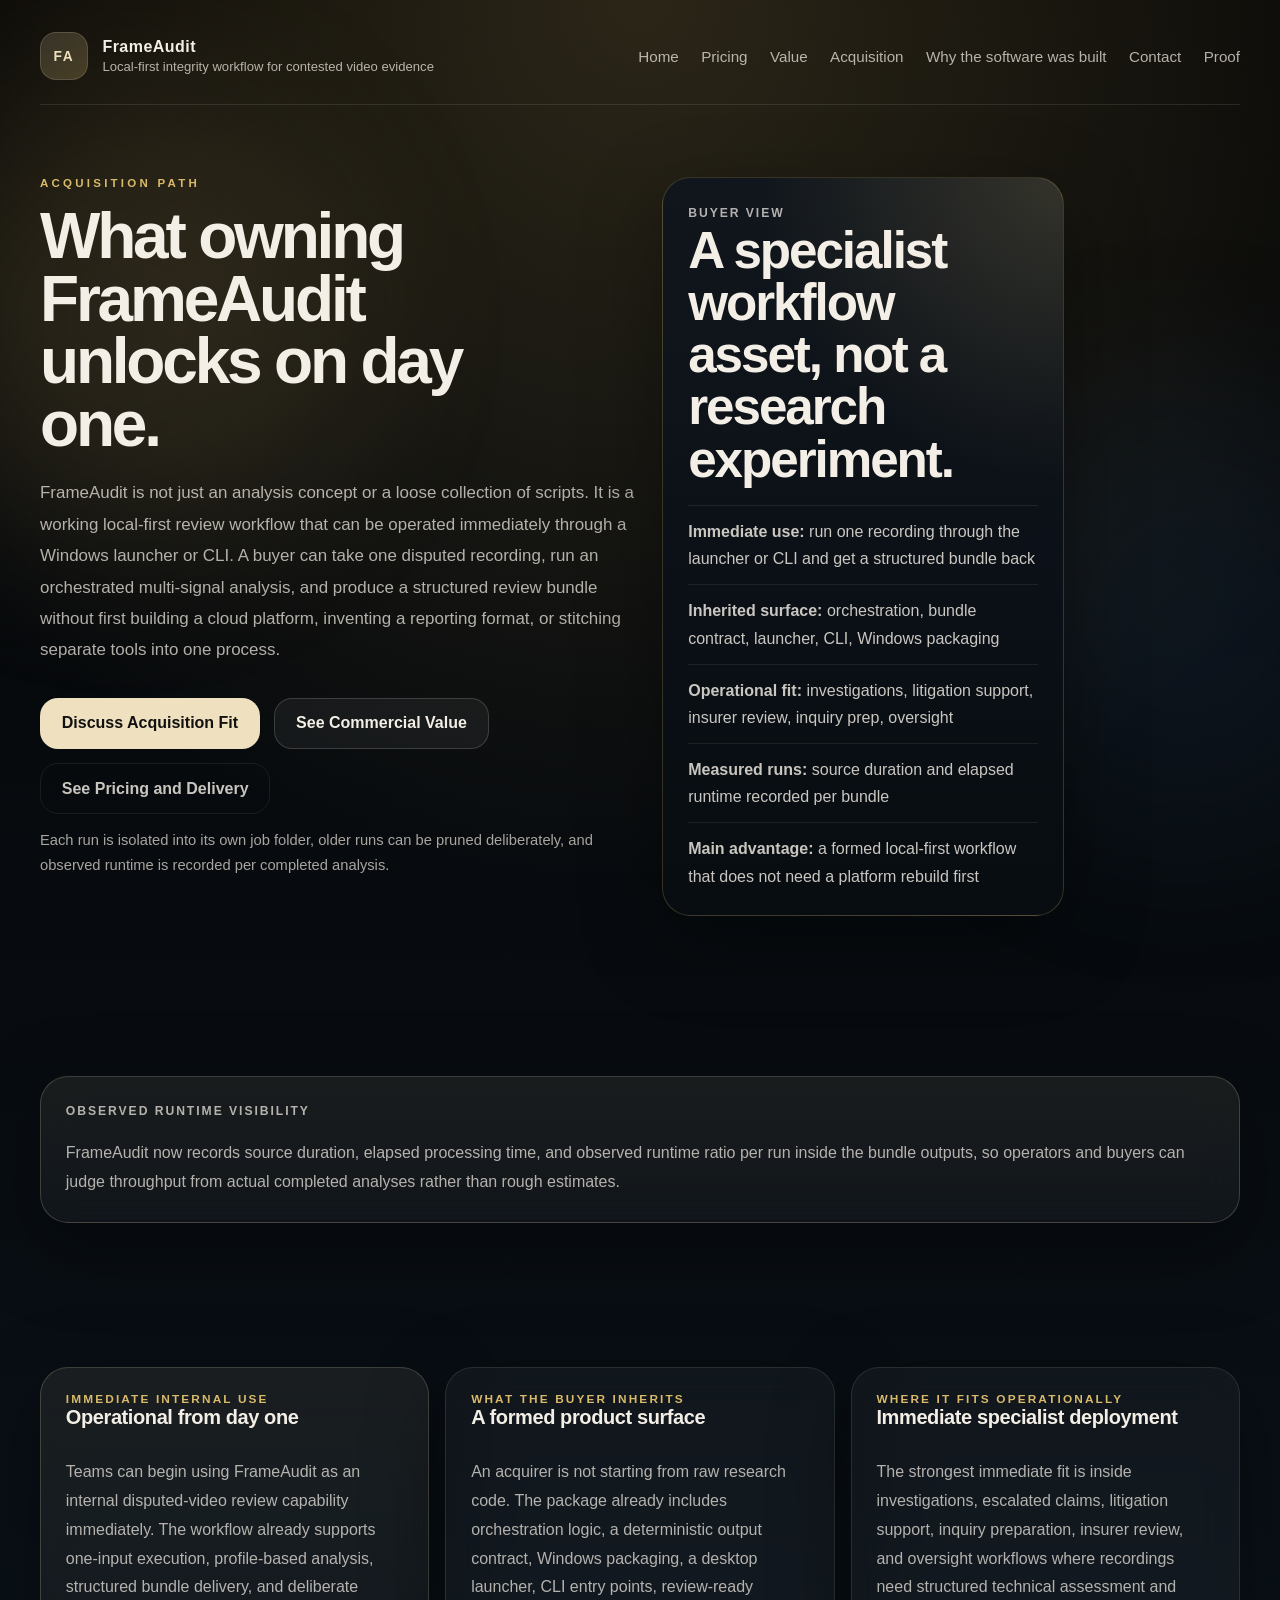
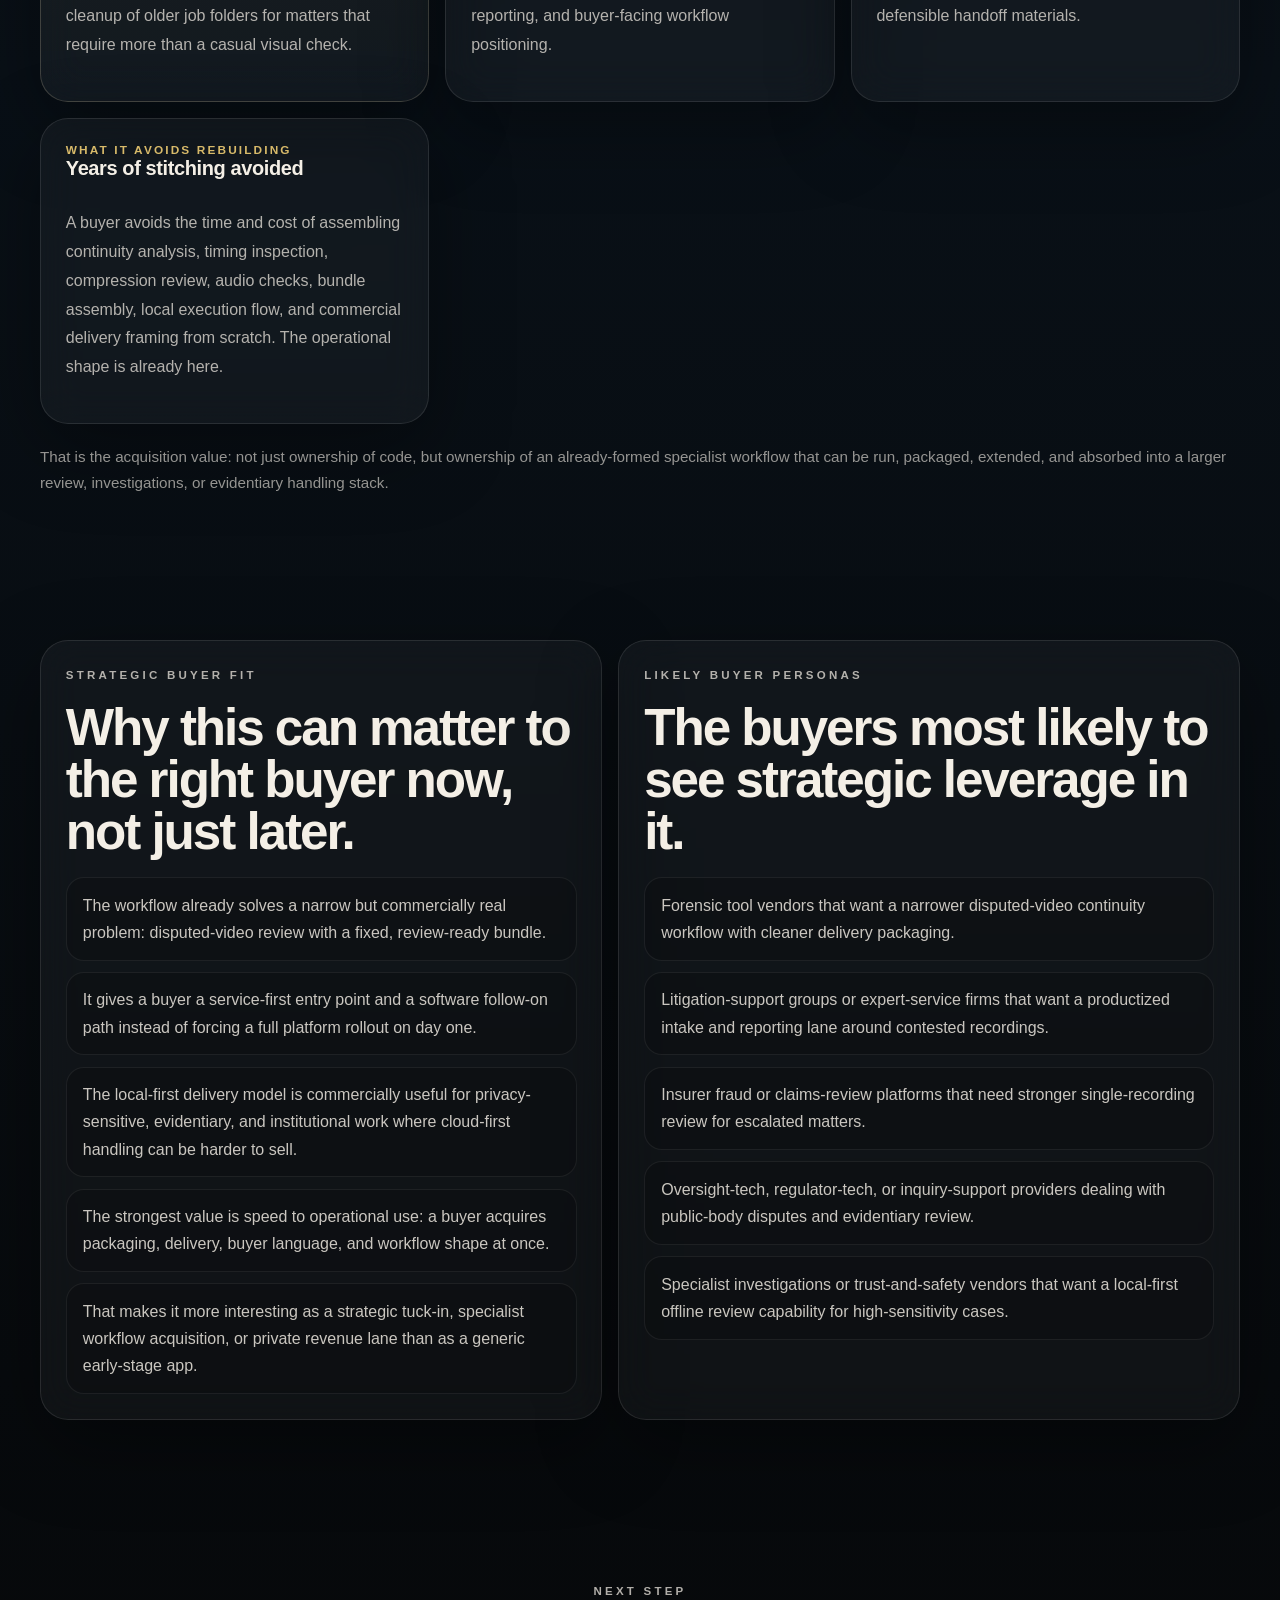
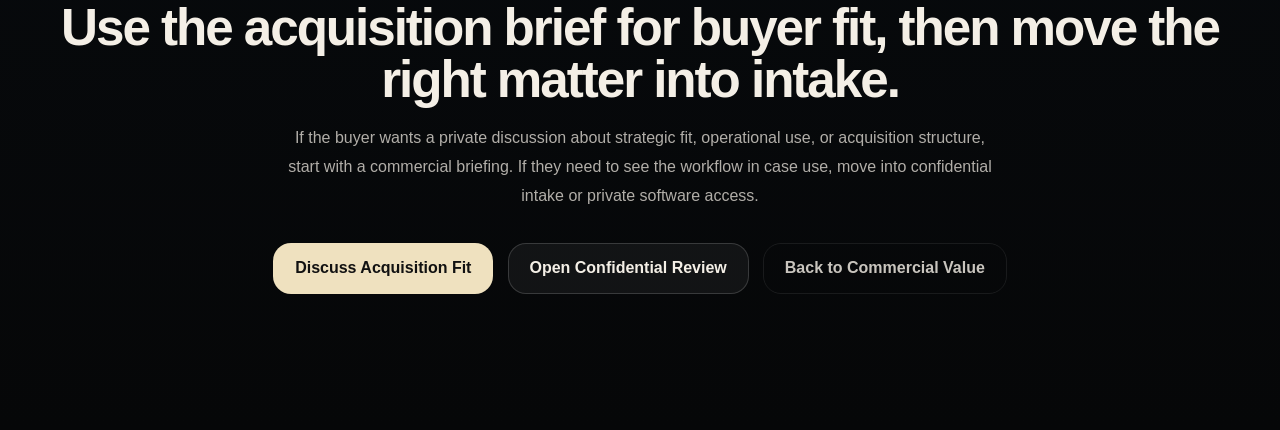
==== acquisitions.html @ 48814ccf "Split acquisition brief into dedicated page" ====
<!DOCTYPE html>
<html lang="en">
<head>
  <meta charset="UTF-8">
  <meta name="viewport" content="width=device-width, initial-scale=1.0">
  <title>FrameAudit | Acquisition Path</title>
  <meta
    name="description"
    content="FrameAudit acquisition path, day-one operational fit, buyer personas, observed runtime visibility, and what an acquirer avoids rebuilding."
  >
  <link rel="stylesheet" href="./styles.css">
</head>
<body>
  <div class="page-shell">
    <header class="site-header">
      <a class="brand" href="./index.html">
        <span class="brand-mark">FA</span>
        <span>
          <strong>FrameAudit</strong>
          <small>Local-first integrity workflow for contested video evidence</small>
        </span>
      </a>
      <nav class="site-nav">
        <a href="./index.html">Home</a>
        <a href="./pricing.html">Pricing</a>
        <a href="./value.html">Value</a>
        <a href="./acquisitions.html">Acquisition</a>
        <a href="./timeline.html">Why the software was built</a>
        <a href="./contact.html">Contact</a>
        <a href="./index.html#proof">Proof</a>
      </nav>
    </header>

    <main>
      <section class="section page-hero page-hero--value">
        <div class="value-hero-grid">
          <div class="reveal-up">
            <p class="eyebrow">Acquisition path</p>
            <h1>What owning FrameAudit unlocks on day one.</h1>
            <p class="page-copy">
              FrameAudit is not just an analysis concept or a loose collection of scripts. It is a working local-first review workflow that can be operated immediately through a Windows launcher or CLI. A buyer can take one disputed recording, run an orchestrated multi-signal analysis, and produce a structured review bundle without first building a cloud platform, inventing a reporting format, or stitching separate tools into one process.
            </p>
            <div class="hero-actions">
              <a class="button button-primary" href="mailto:TeamMohamed@proton.me?subject=FrameAudit%20Commercial%20Value%20Briefing">Discuss Acquisition Fit</a>
              <a class="button button-secondary" href="./value.html">See Commercial Value</a>
              <a class="button button-tertiary" href="./pricing.html">See Pricing and Delivery</a>
            </div>
            <p class="download-note">
              Each run is isolated into its own job folder, older runs can be pruned deliberately, and observed runtime is recorded per completed analysis.
            </p>
          </div>

          <aside class="card value-brief-card reveal-up delay-1">
            <p class="value-brief-card__label">Buyer view</p>
            <h2>A specialist workflow asset, not a research experiment.</h2>
            <ul class="value-brief-list">
              <li><strong>Immediate use:</strong> run one recording through the launcher or CLI and get a structured bundle back</li>
              <li><strong>Inherited surface:</strong> orchestration, bundle contract, launcher, CLI, Windows packaging</li>
              <li><strong>Operational fit:</strong> investigations, litigation support, insurer review, inquiry prep, oversight</li>
              <li><strong>Measured runs:</strong> source duration and elapsed runtime recorded per bundle</li>
              <li><strong>Main advantage:</strong> a formed local-first workflow that does not need a platform rebuild first</li>
            </ul>
          </aside>
        </div>
      </section>

      <section class="section">
        <article class="card value-callout reveal-up">
          <p class="value-callout__label">Observed runtime visibility</p>
          <p>
            FrameAudit now records source duration, elapsed processing time, and observed runtime ratio per run inside the bundle outputs, so operators and buyers can judge throughput from actual completed analyses rather than rough estimates.
          </p>
        </article>
      </section>

      <section class="section">
        <div class="pricing-grid">
          <article class="pricing-card pricing-card--featured reveal-up">
            <div class="pricing-card__topline">Immediate internal use</div>
            <h3>Operational from day one</h3>
            <p class="pricing-card__body">
              Teams can begin using FrameAudit as an internal disputed-video review capability immediately. The workflow already supports one-input execution, profile-based analysis, structured bundle delivery, and deliberate cleanup of older job folders for matters that require more than a casual visual check.
            </p>
          </article>

          <article class="pricing-card reveal-up delay-1">
            <div class="pricing-card__topline">What the buyer inherits</div>
            <h3>A formed product surface</h3>
            <p class="pricing-card__body">
              An acquirer is not starting from raw research code. The package already includes orchestration logic, a deterministic output contract, Windows packaging, a desktop launcher, CLI entry points, review-ready reporting, and buyer-facing workflow positioning.
            </p>
          </article>

          <article class="pricing-card reveal-up delay-2">
            <div class="pricing-card__topline">Where it fits operationally</div>
            <h3>Immediate specialist deployment</h3>
            <p class="pricing-card__body">
              The strongest immediate fit is inside investigations, escalated claims, litigation support, inquiry preparation, insurer review, and oversight workflows where recordings need structured technical assessment and defensible handoff materials.
            </p>
          </article>

          <article class="pricing-card reveal-up">
            <div class="pricing-card__topline">What it avoids rebuilding</div>
            <h3>Years of stitching avoided</h3>
            <p class="pricing-card__body">
              A buyer avoids the time and cost of assembling continuity analysis, timing inspection, compression review, audio checks, bundle assembly, local execution flow, and commercial delivery framing from scratch. The operational shape is already here.
            </p>
          </article>
        </div>

        <p class="value-footnote reveal-up delay-2">
          That is the acquisition value: not just ownership of code, but ownership of an already-formed specialist workflow that can be run, packaged, extended, and absorbed into a larger review, investigations, or evidentiary handling stack.
        </p>
      </section>

      <section class="section split-section">
        <article class="card reveal-up">
          <p class="eyebrow">Strategic buyer fit</p>
          <h2>Why this can matter to the right buyer now, not just later.</h2>
          <ul class="stack-list">
            <li>The workflow already solves a narrow but commercially real problem: disputed-video review with a fixed, review-ready bundle.</li>
            <li>It gives a buyer a service-first entry point and a software follow-on path instead of forcing a full platform rollout on day one.</li>
            <li>The local-first delivery model is commercially useful for privacy-sensitive, evidentiary, and institutional work where cloud-first handling can be harder to sell.</li>
            <li>The strongest value is speed to operational use: a buyer acquires packaging, delivery, buyer language, and workflow shape at once.</li>
            <li>That makes it more interesting as a strategic tuck-in, specialist workflow acquisition, or private revenue lane than as a generic early-stage app.</li>
          </ul>
        </article>

        <article class="card reveal-up delay-1">
          <p class="eyebrow">Likely buyer personas</p>
          <h2>The buyers most likely to see strategic leverage in it.</h2>
          <ul class="stack-list">
            <li>Forensic tool vendors that want a narrower disputed-video continuity workflow with cleaner delivery packaging.</li>
            <li>Litigation-support groups or expert-service firms that want a productized intake and reporting lane around contested recordings.</li>
            <li>Insurer fraud or claims-review platforms that need stronger single-recording review for escalated matters.</li>
            <li>Oversight-tech, regulator-tech, or inquiry-support providers dealing with public-body disputes and evidentiary review.</li>
            <li>Specialist investigations or trust-and-safety vendors that want a local-first offline review capability for high-sensitivity cases.</li>
          </ul>
        </article>
      </section>

      <section class="section cta-section reveal-up">
        <p class="eyebrow">Next step</p>
        <h2>Use the acquisition brief for buyer fit, then move the right matter into intake.</h2>
        <p>
          If the buyer wants a private discussion about strategic fit, operational use, or acquisition structure, start with a commercial briefing. If they need to see the workflow in case use, move into confidential intake or private software access.
        </p>
        <div class="hero-actions">
          <a class="button button-primary" href="mailto:TeamMohamed@proton.me?subject=FrameAudit%20Commercial%20Value%20Briefing">Discuss Acquisition Fit</a>
          <a class="button button-secondary" href="./contact.html?inquiry=case-review#screening-desk">Open Confidential Review</a>
          <a class="button button-tertiary" href="./value.html">Back to Commercial Value</a>
        </div>
      </section>
    </main>
  </div>
</body>
</html>
---- styles.css ----
:root {
  color-scheme: dark;
  --bg: #070809;
  --bg-elevated: rgba(14, 18, 23, 0.82);
  --bg-panel: rgba(255, 255, 255, 0.04);
  --ink: #f4efe6;
  --muted: rgba(244, 239, 230, 0.72);
  --line: rgba(255, 255, 255, 0.1);
  --accent: #d8ba6a;
  --accent-strong: #efe1bf;
  --accent-dim: rgba(216, 186, 106, 0.18);
  --shadow: 0 24px 80px rgba(0, 0, 0, 0.35);
  --radius: 28px;
  --font-display: "Aptos Display", "Segoe UI Variable Display", "Bahnschrift", sans-serif;
  --font-body: "Aptos", "Segoe UI Variable Text", "Trebuchet MS", sans-serif;
  --font-mono: "Cascadia Code", Consolas, monospace;
}

* {
  box-sizing: border-box;
}

html {
  scroll-behavior: smooth;
}

body {
  margin: 0;
  min-height: 100vh;
  background:
    radial-gradient(circle at top, rgba(216, 186, 106, 0.18), transparent 24%),
    linear-gradient(180deg, #050505 0%, #091017 46%, #060708 100%);
  color: var(--ink);
  font-family: var(--font-body);
}

body::before,
body::after {
  content: "";
  position: fixed;
  inset: auto;
  width: 28rem;
  height: 28rem;
  border-radius: 999px;
  pointer-events: none;
  filter: blur(90px);
  opacity: 0.14;
}

body::before {
  top: 6rem;
  left: -6rem;
  background: #bea15e;
}

body::after {
  right: -8rem;
  bottom: 4rem;
  background: #32577f;
}

a {
  color: inherit;
  text-decoration: none;
}

.page-shell {
  position: relative;
  z-index: 1;
  width: min(1200px, calc(100% - 2rem));
  margin: 0 auto;
  padding: 1rem 0 4rem;
}

.site-header {
  display: flex;
  align-items: center;
  justify-content: space-between;
  gap: 1rem;
  padding: 1rem 0 1.5rem;
  border-bottom: 1px solid var(--line);
}

.brand {
  display: inline-flex;
  align-items: center;
  gap: 0.9rem;
}

.brand strong,
h1,
h2,
h3 {
  font-family: var(--font-display);
}

.brand strong {
  display: block;
  font-size: 1rem;
  letter-spacing: 0.03em;
}

.brand small {
  display: block;
  margin-top: 0.18rem;
  color: var(--muted);
  font-size: 0.82rem;
}

.brand-mark {
  display: grid;
  place-items: center;
  width: 3rem;
  height: 3rem;
  border-radius: 16px;
  background: linear-gradient(145deg, rgba(239, 225, 191, 0.16), rgba(216, 186, 106, 0.24));
  border: 1px solid rgba(239, 225, 191, 0.16);
  color: var(--accent-strong);
  font-family: var(--font-display);
  font-size: 0.86rem;
  font-weight: 700;
  letter-spacing: 0.12em;
}

.site-nav {
  display: flex;
  flex-wrap: wrap;
  justify-content: flex-end;
  gap: 1.4rem;
  color: var(--muted);
  font-size: 0.95rem;
}

.site-nav a:hover {
  color: var(--ink);
}

.section {
  padding: 4.5rem 0;
}

#screening-desk {
  scroll-margin-top: 2rem;
}

.hero {
  display: grid;
  grid-template-columns: 1.08fr 0.92fr;
  gap: 2rem;
  align-items: center;
}

.eyebrow {
  margin: 0 0 1rem;
  color: var(--accent);
  font-size: 0.72rem;
  font-weight: 700;
  letter-spacing: 0.28em;
  text-transform: uppercase;
}

.hero-product-name {
  margin: 0;
  color: var(--ink);
  font-family: var(--font-display);
  font-size: clamp(4.4rem, 10vw, 7.6rem);
  font-weight: 700;
  line-height: 0.88;
  letter-spacing: -0.07em;
}

h1 {
  margin: 0.8rem 0 0;
  max-width: 14ch;
  font-size: clamp(2.4rem, 5vw, 4.1rem);
  line-height: 0.98;
  letter-spacing: -0.05em;
}

h2 {
  margin: 0;
  font-size: clamp(2rem, 4vw, 3.5rem);
  line-height: 1.02;
  letter-spacing: -0.04em;
}

h3 {
  margin: 0 0 0.8rem;
  font-size: 1.25rem;
  letter-spacing: -0.02em;
}

.hero-body,
.section-heading p,
.section-intro p,
.split-section p,
.pricing-card__body,
.cta-section p,
.proof-card p,
.card p {
  color: var(--muted);
  line-height: 1.8;
}

.hero-body {
  max-width: 42rem;
  margin: 1.35rem 0 0;
  font-size: 1.1rem;
}

.hero-detail {
  max-width: 46rem;
  margin: 1rem 0 0;
  color: var(--ink);
  font-size: 1rem;
  line-height: 1.85;
}

.hero-actions {
  display: flex;
  flex-wrap: wrap;
  gap: 0.9rem;
  margin-top: 2rem;
}

.download-note {
  margin: 0.85rem 0 0;
  color: rgba(244, 239, 230, 0.68);
  font-size: 0.92rem;
  line-height: 1.7;
}

.download-note strong {
  color: var(--ink);
}

.download-note a {
  color: var(--accent-strong);
}

.build-strip {
  display: grid;
  grid-template-columns: repeat(3, minmax(0, 1fr));
  gap: 0.85rem;
  margin-top: 1rem;
}

.build-strip__item {
  padding: 0.95rem 1rem;
  border: 1px solid rgba(216, 186, 106, 0.16);
  border-radius: 18px;
  background: rgba(255, 255, 255, 0.03);
  box-shadow: var(--shadow);
  color: var(--ink);
  line-height: 1.6;
}

.build-strip__label {
  display: block;
  margin-bottom: 0.35rem;
  color: rgba(244, 239, 230, 0.52);
  font-size: 0.72rem;
  font-weight: 700;
  letter-spacing: 0.16em;
  text-transform: uppercase;
}

.build-strip__item strong,
.build-strip__item a {
  color: var(--accent-strong);
}

.button {
  display: inline-flex;
  align-items: center;
  justify-content: center;
  min-height: 3.2rem;
  padding: 0.85rem 1.3rem;
  border-radius: 18px;
  border: 1px solid transparent;
  font-weight: 700;
  transition: transform 160ms ease, border-color 160ms ease, background 160ms ease, color 160ms ease;
}

.button:hover {
  transform: translateY(-1px);
}

.button-primary {
  background: var(--accent-strong);
  color: #111;
}

.button-secondary {
  background: rgba(255, 255, 255, 0.05);
  border-color: rgba(255, 255, 255, 0.16);
}

.button-tertiary {
  border-color: rgba(255, 255, 255, 0.08);
  color: rgba(244, 239, 230, 0.82);
}

.trust-strip {
  display: grid;
  grid-template-columns: repeat(4, minmax(0, 1fr));
  gap: 0.75rem;
  margin-top: 2rem;
}

.trust-strip span,
.use-case {
  border: 1px solid rgba(255, 255, 255, 0.08);
  background: rgba(255, 255, 255, 0.035);
  border-radius: 20px;
  padding: 0.95rem 1rem;
  color: var(--ink);
}

.hero-panel,
.pricing-grid,
.use-case-grid {
  display: grid;
  gap: 1rem;
}

.hero-panel {
  align-content: start;
}

.card,
.pricing-card,
.use-case,
.proof-console {
  border: 1px solid var(--line);
  border-radius: var(--radius);
  background: var(--bg-panel);
  box-shadow: var(--shadow);
  -webkit-backdrop-filter: blur(20px);
  backdrop-filter: blur(20px);
}

.card,
.pricing-card {
  padding: 1.55rem;
}

.hero-figure {
  overflow: hidden;
  padding: 0;
}

.hero-figure img {
  display: block;
  width: 100%;
  min-height: 420px;
  object-fit: cover;
  object-position: center top;
}

.hero-figure figcaption {
  padding: 1rem 1.2rem 1.15rem;
  color: rgba(244, 239, 230, 0.74);
  line-height: 1.65;
}

.signal-window {
  background: linear-gradient(180deg, rgba(13, 18, 24, 0.94), rgba(8, 13, 18, 0.94));
}

.panel-kicker {
  display: flex;
  justify-content: space-between;
  gap: 1rem;
  color: rgba(244, 239, 230, 0.48);
  font-size: 0.75rem;
  font-weight: 700;
  letter-spacing: 0.18em;
  text-transform: uppercase;
}

.severity,
.window-time {
  color: var(--accent);
}

.window-time {
  margin: 1.2rem 0 0;
  font-family: var(--font-mono);
  font-size: 0.83rem;
  letter-spacing: 0.14em;
}

.tag-row {
  display: flex;
  flex-wrap: wrap;
  gap: 0.55rem;
  margin-top: 1.2rem;
}

.tag-row span {
  padding: 0.38rem 0.72rem;
  border: 1px solid rgba(216, 186, 106, 0.24);
  border-radius: 999px;
  background: rgba(216, 186, 106, 0.1);
  color: var(--accent-strong);
  font-size: 0.75rem;
}

.signal-chart {
  display: grid;
  gap: 1rem;
  margin-top: 1.4rem;
}

.signal-chart__bar {
  height: 0.72rem;
  border-radius: 999px;
  background: rgba(255, 255, 255, 0.08);
  overflow: hidden;
  position: relative;
}

.signal-chart__bar::before {
  content: "";
  display: block;
  height: 100%;
  border-radius: inherit;
}

.signal-chart__bar--strong::before {
  width: 64%;
  background: linear-gradient(90deg, #b98f42, var(--accent-strong));
}

.signal-chart__bar--medium::before {
  width: 38%;
  background: rgba(255, 255, 255, 0.55);
}

.signal-chart__bar--light::before {
  width: 22%;
  background: rgba(255, 255, 255, 0.22);
}

.bundle-manifest ul,
.card-list ul,
.pricing-card ul {
  list-style: none;
  padding: 0;
  margin: 1rem 0 0;
}

.bundle-manifest li,
.card-list li,
.pricing-card li {
  margin-top: 0.7rem;
  padding: 0.85rem 1rem;
  border-radius: 18px;
  border: 1px solid rgba(255, 255, 255, 0.07);
  background: rgba(0, 0, 0, 0.18);
  color: rgba(244, 239, 230, 0.82);
}

.section-intro {
  max-width: 56rem;
  margin: 0 auto;
  text-align: center;
}

.section-intro p:last-child {
  margin-top: 1.3rem;
  font-size: 1.05rem;
}

.section-heading {
  display: flex;
  align-items: flex-end;
  justify-content: space-between;
  gap: 2rem;
  margin-bottom: 1.5rem;
}

.section-heading > p {
  max-width: 32rem;
  margin: 0;
}

.section-heading--stacked {
  display: block;
}

.section-heading--stacked p:last-child {
  margin-top: 1rem;
}

.card-grid--signals,
.pricing-grid,
.use-case-grid {
  grid-template-columns: repeat(3, minmax(0, 1fr));
}

.split-section {
  display: grid;
  grid-template-columns: 0.95fr 1.05fr;
  gap: 1rem;
}

.pricing-card {
  display: flex;
  flex-direction: column;
}

.pricing-card--featured {
  background: linear-gradient(180deg, rgba(239, 225, 191, 0.08), rgba(255, 255, 255, 0.04));
  border-color: rgba(239, 225, 191, 0.2);
}

.pricing-card__topline {
  color: var(--accent);
  font-size: 0.74rem;
  font-weight: 700;
  letter-spacing: 0.18em;
  text-transform: uppercase;
}

.price {
  margin: 0.9rem 0 0;
  font-family: var(--font-display);
  font-size: 2rem;
  letter-spacing: -0.04em;
}

.pricing-card__meta {
  margin: 0.55rem 0 0;
  color: var(--accent-strong);
  font-size: 0.9rem;
  font-weight: 700;
}

.proof-console {
  margin-top: 1.5rem;
  padding: 1.4rem;
  background: #0b0e13;
  font-family: var(--font-mono);
  font-size: 0.95rem;
  line-height: 1.85;
  color: rgba(244, 239, 230, 0.86);
}

.value-summary {
  display: grid;
  grid-template-columns: 1.1fr 0.9fr;
  gap: 1.25rem;
  margin-bottom: 1rem;
}

.value-summary ul {
  list-style: none;
  padding: 0;
  margin: 0;
}

.value-summary li {
  margin-top: 0.75rem;
  padding: 0.9rem 1rem;
  border-radius: 18px;
  border: 1px solid rgba(255, 255, 255, 0.07);
  background: rgba(0, 0, 0, 0.18);
  color: rgba(244, 239, 230, 0.82);
}

.comparison-matrix {
  margin-top: 1rem;
  padding: 0;
  overflow: hidden;
}

.comparison-matrix__scroll {
  overflow-x: auto;
}

.comparison-matrix table {
  width: 100%;
  min-width: 980px;
  border-collapse: collapse;
}

.comparison-matrix th,
.comparison-matrix td {
  padding: 1.15rem 1rem;
  border-bottom: 1px solid rgba(255, 255, 255, 0.08);
  vertical-align: top;
  text-align: left;
}

.comparison-matrix thead th {
  position: sticky;
  top: 0;
  background: rgba(12, 17, 22, 0.96);
  color: var(--accent);
  font-size: 0.74rem;
  font-weight: 700;
  letter-spacing: 0.18em;
  text-transform: uppercase;
}

.comparison-matrix tbody th {
  width: 12rem;
  color: var(--ink);
  font-family: var(--font-display);
  font-size: 1rem;
  letter-spacing: -0.01em;
}

.comparison-matrix tbody td {
  color: rgba(244, 239, 230, 0.78);
  line-height: 1.7;
}

.comparison-matrix tbody tr:last-child th,
.comparison-matrix tbody tr:last-child td {
  border-bottom: 0;
}

.comparison-matrix tbody tr:hover td,
.comparison-matrix tbody tr:hover th {
  background: rgba(255, 255, 255, 0.02);
}

.value-footnote {
  margin: 1.25rem 0 0;
  color: rgba(244, 239, 230, 0.6);
  font-size: 0.95rem;
  line-height: 1.7;
}

.value-stat-grid {
  display: grid;
  grid-template-columns: repeat(3, minmax(0, 1fr));
  gap: 1rem;
}

.value-stat {
  min-height: 100%;
  background: linear-gradient(180deg, rgba(13, 18, 24, 0.94), rgba(8, 13, 18, 0.94));
}

.value-stat__label {
  margin: 0;
  color: rgba(244, 239, 230, 0.54);
  font-size: 0.76rem;
  font-weight: 700;
  letter-spacing: 0.16em;
  text-transform: uppercase;
}

.value-stat__amount {
  display: block;
  margin-top: 0.8rem;
  color: var(--accent-strong);
  font-size: clamp(2rem, 4vw, 3.35rem);
  font-weight: 700;
  letter-spacing: -0.06em;
  line-height: 1.02;
}

.value-stat__copy {
  margin: 0.9rem 0 0;
  color: var(--muted);
}

.page-hero--value {
  max-width: 100%;
}

.value-hero-grid {
  display: grid;
  grid-template-columns: minmax(0, 1.2fr) minmax(320px, 0.8fr);
  gap: 1.25rem;
  align-items: start;
}

.value-brief-card {
  position: relative;
  overflow: hidden;
  background:
    radial-gradient(circle at top right, rgba(216, 186, 106, 0.18), transparent 36%),
    linear-gradient(180deg, rgba(16, 22, 30, 0.96), rgba(8, 13, 18, 0.96));
  border-color: rgba(216, 186, 106, 0.22);
}

.value-brief-card__label,
.value-callout__label,
.value-band__label {
  margin: 0;
  color: rgba(244, 239, 230, 0.54);
  font-size: 0.76rem;
  font-weight: 700;
  letter-spacing: 0.16em;
  text-transform: uppercase;
}

.value-brief-list {
  list-style: none;
  padding: 0;
  margin: 1.2rem 0 0;
}

.value-brief-list li {
  margin-top: 0.75rem;
  padding-top: 0.75rem;
  border-top: 1px solid rgba(255, 255, 255, 0.08);
  color: rgba(244, 239, 230, 0.82);
  line-height: 1.7;
}

.value-brief-list li:first-child {
  margin-top: 0;
}

.value-brief-card__footnote {
  margin: 1rem 0 0;
  color: rgba(244, 239, 230, 0.62);
}

.value-band-section {
  padding-top: 1rem;
}

.value-band {
  display: grid;
  grid-template-columns: repeat(4, minmax(0, 1fr));
  gap: 1rem;
}

.value-band__item {
  padding: 1.2rem 1.25rem;
  border: 1px solid rgba(255, 255, 255, 0.08);
  border-radius: 20px;
  background: rgba(255, 255, 255, 0.03);
  box-shadow: var(--shadow);
}

.value-band__value {
  display: block;
  margin-top: 0.7rem;
  color: var(--accent-strong);
  font-family: var(--font-display);
  font-size: 1.55rem;
  letter-spacing: -0.05em;
  line-height: 1.05;
}

.value-band__copy {
  margin: 0.7rem 0 0;
  color: var(--muted);
  line-height: 1.7;
}

.value-callout {
  margin-top: 1rem;
  background: linear-gradient(180deg, rgba(239, 225, 191, 0.08), rgba(255, 255, 255, 0.04));
  border-color: rgba(239, 225, 191, 0.2);
}

.value-callout p:last-child {
  margin-bottom: 0;
}

.page-hero {
  max-width: 64rem;
}

.page-copy {
  max-width: 46rem;
  margin-top: 1.35rem;
  color: var(--muted);
  font-size: 1.06rem;
  line-height: 1.85;
}

.coming-soon-panel {
  display: grid;
  place-items: center;
  min-height: 22rem;
  text-align: center;
}

.coming-soon-panel strong {
  display: block;
  color: var(--accent-strong);
  font-family: var(--font-display);
  font-size: clamp(3.2rem, 8vw, 6.5rem);
  letter-spacing: -0.06em;
  line-height: 0.95;
}

.delivery-strip,
.process-grid {
  display: grid;
  grid-template-columns: repeat(3, minmax(0, 1fr));
  gap: 1rem;
}

.timing-card,
.process-card {
  min-height: 100%;
}

.timing-card h3,
.process-card h3 {
  margin-top: 0.35rem;
}

.process-grid {
  grid-template-columns: repeat(5, minmax(0, 1fr));
}

.process-card__step {
  display: inline-grid;
  place-items: center;
  width: 2rem;
  height: 2rem;
  border-radius: 999px;
  background: rgba(216, 186, 106, 0.16);
  border: 1px solid rgba(216, 186, 106, 0.24);
  color: var(--accent-strong);
  font-size: 0.85rem;
  font-weight: 700;
}

.stack-list {
  list-style: none;
  padding: 0;
  margin: 1.15rem 0 0;
}

.stack-list li {
  margin-top: 0.7rem;
  padding: 0.85rem 1rem;
  border-radius: 18px;
  border: 1px solid rgba(255, 255, 255, 0.07);
  background: rgba(0, 0, 0, 0.18);
  color: rgba(244, 239, 230, 0.82);
  line-height: 1.7;
}

.screening-card {
  background: linear-gradient(180deg, rgba(216, 186, 106, 0.08), rgba(8, 13, 18, 0.68));
}

.intake-template {
  display: grid;
  gap: 0.85rem;
  margin-top: 1.25rem;
}

.intake-row {
  display: grid;
  gap: 0.25rem;
  padding: 0.95rem 1rem;
  border-radius: 18px;
  border: 1px solid rgba(216, 186, 106, 0.16);
  background: rgba(255, 255, 255, 0.03);
}

.intake-row span {
  color: rgba(244, 239, 230, 0.54);
  font-size: 0.74rem;
  font-weight: 700;
  letter-spacing: 0.14em;
  text-transform: uppercase;
}

.intake-row strong {
  color: var(--ink);
  font-size: 0.98rem;
  line-height: 1.65;
}

.screening-note {
  margin: 1rem 0 0;
  color: var(--accent-strong);
  line-height: 1.7;
}

.screened-form {
  position: relative;
  margin-top: 1.25rem;
}

.form-honeypot,
.contact-honey-trap {
  position: absolute;
  left: -10000px;
  width: 1px;
  height: 1px;
  overflow: hidden;
  opacity: 0;
  pointer-events: none;
}

.form-grid {
  display: grid;
  grid-template-columns: repeat(2, minmax(0, 1fr));
  gap: 0.9rem;
}

.form-field {
  display: grid;
  gap: 0.45rem;
}

.form-field--full {
  grid-column: 1 / -1;
}

.form-field span,
.form-check span {
  color: rgba(244, 239, 230, 0.6);
  font-size: 0.74rem;
  font-weight: 700;
  letter-spacing: 0.14em;
  text-transform: uppercase;
}

.form-field input,
.form-field select,
.form-field textarea {
  width: 100%;
  padding: 0.95rem 1rem;
  border: 1px solid rgba(255, 255, 255, 0.1);
  border-radius: 18px;
  background: rgba(0, 0, 0, 0.22);
  color: var(--ink);
  font: inherit;
}

.form-field select {
  appearance: none;
}

.form-field textarea {
  min-height: 11rem;
  resize: vertical;
}

.form-field input::placeholder,
.form-field textarea::placeholder {
  color: rgba(244, 239, 230, 0.34);
}

.form-field input:focus,
.form-field select:focus,
.form-field textarea:focus {
  outline: none;
  border-color: rgba(216, 186, 106, 0.44);
  box-shadow: 0 0 0 3px rgba(216, 186, 106, 0.14);
}

.form-check {
  display: flex;
  gap: 0.85rem;
  align-items: flex-start;
  padding: 0.95rem 1rem;
  border: 1px solid rgba(216, 186, 106, 0.16);
  border-radius: 18px;
  background: rgba(0, 0, 0, 0.18);
}

.form-check input {
  margin-top: 0.2rem;
  accent-color: var(--accent);
}

.form-challenge {
  margin-top: 1rem;
  padding: 1rem;
  border: 1px solid rgba(216, 186, 106, 0.16);
  border-radius: 18px;
  background: rgba(0, 0, 0, 0.18);
}

.form-challenge__label {
  margin: 0;
  color: rgba(244, 239, 230, 0.6);
  font-size: 0.74rem;
  font-weight: 700;
  letter-spacing: 0.14em;
  text-transform: uppercase;
}

.form-challenge__widget {
  margin-top: 0.85rem;
}

.form-challenge__note {
  margin: 0.85rem 0 0;
  color: rgba(244, 239, 230, 0.66);
  line-height: 1.6;
}

.form-actions {
  display: flex;
  flex-wrap: wrap;
  gap: 0.9rem;
  margin-top: 1rem;
}

.form-note,
.form-status {
  margin: 1rem 0 0;
  line-height: 1.7;
}

.form-note {
  color: rgba(244, 239, 230, 0.66);
}

.form-status {
  padding: 0.9rem 1rem;
  border-radius: 16px;
  border: 1px solid transparent;
}

.form-status[data-state="error"] {
  border-color: rgba(201, 98, 98, 0.34);
  background: rgba(110, 22, 22, 0.26);
  color: #ffd6d6;
}

.form-status[data-state="success"] {
  border-color: rgba(216, 186, 106, 0.28);
  background: rgba(216, 186, 106, 0.1);
  color: var(--accent-strong);
}

.cta-section {
  text-align: center;
}

.cta-section p {
  width: min(44rem, 100%);
  margin: 1.1rem auto 0;
}

.cta-section .hero-actions {
  justify-content: center;
}

.reveal-up {
  opacity: 0;
  transform: translateY(26px);
  animation: reveal-up 720ms cubic-bezier(.2, .8, .2, 1) forwards;
}

.delay-1 {
  animation-delay: 100ms;
}

.delay-2 {
  animation-delay: 200ms;
}

@keyframes reveal-up {
  to {
    opacity: 1;
    transform: translateY(0);
  }
}

@media (max-width: 980px) {
  .hero,
  .split-section,
  .value-summary,
  .build-strip,
  .value-hero-grid,
  .value-band,
  .value-stat-grid,
  .delivery-strip,
  .card-grid--signals,
  .pricing-grid,
  .use-case-grid,
  .process-grid {
    grid-template-columns: 1fr 1fr;
  }

  .hero {
    align-items: start;
  }

  .section-heading {
    display: block;
  }

  .section-heading > p {
    margin-top: 1rem;
  }

  .trust-strip {
    grid-template-columns: repeat(2, minmax(0, 1fr));
  }

  .hero-figure img {
    min-height: 360px;
  }
}

@media (max-width: 760px) {
  .page-shell {
    width: min(100% - 1rem, 1200px);
  }

  .site-header,
  .site-nav,
  .hero-actions,
  .hero,
  .split-section,
  .form-grid,
  .build-strip,
  .value-summary,
  .value-hero-grid,
  .value-band,
  .value-stat-grid,
  .delivery-strip,
  .card-grid--signals,
  .pricing-grid,
  .use-case-grid,
  .process-grid,
  .trust-strip {
    grid-template-columns: 1fr;
  }

  .site-header {
    align-items: flex-start;
    flex-direction: column;
  }

  .site-nav {
    display: grid;
    width: 100%;
    gap: 0.75rem;
  }

  .hero-actions {
    display: grid;
  }

  .form-actions {
    display: grid;
  }

  .button {
    width: 100%;
  }

  .download-note {
    text-align: left;
  }

  .section {
    padding: 3.5rem 0;
  }

  h1 {
    max-width: 100%;
  }

  .hero-figure img {
    min-height: 280px;
  }
}
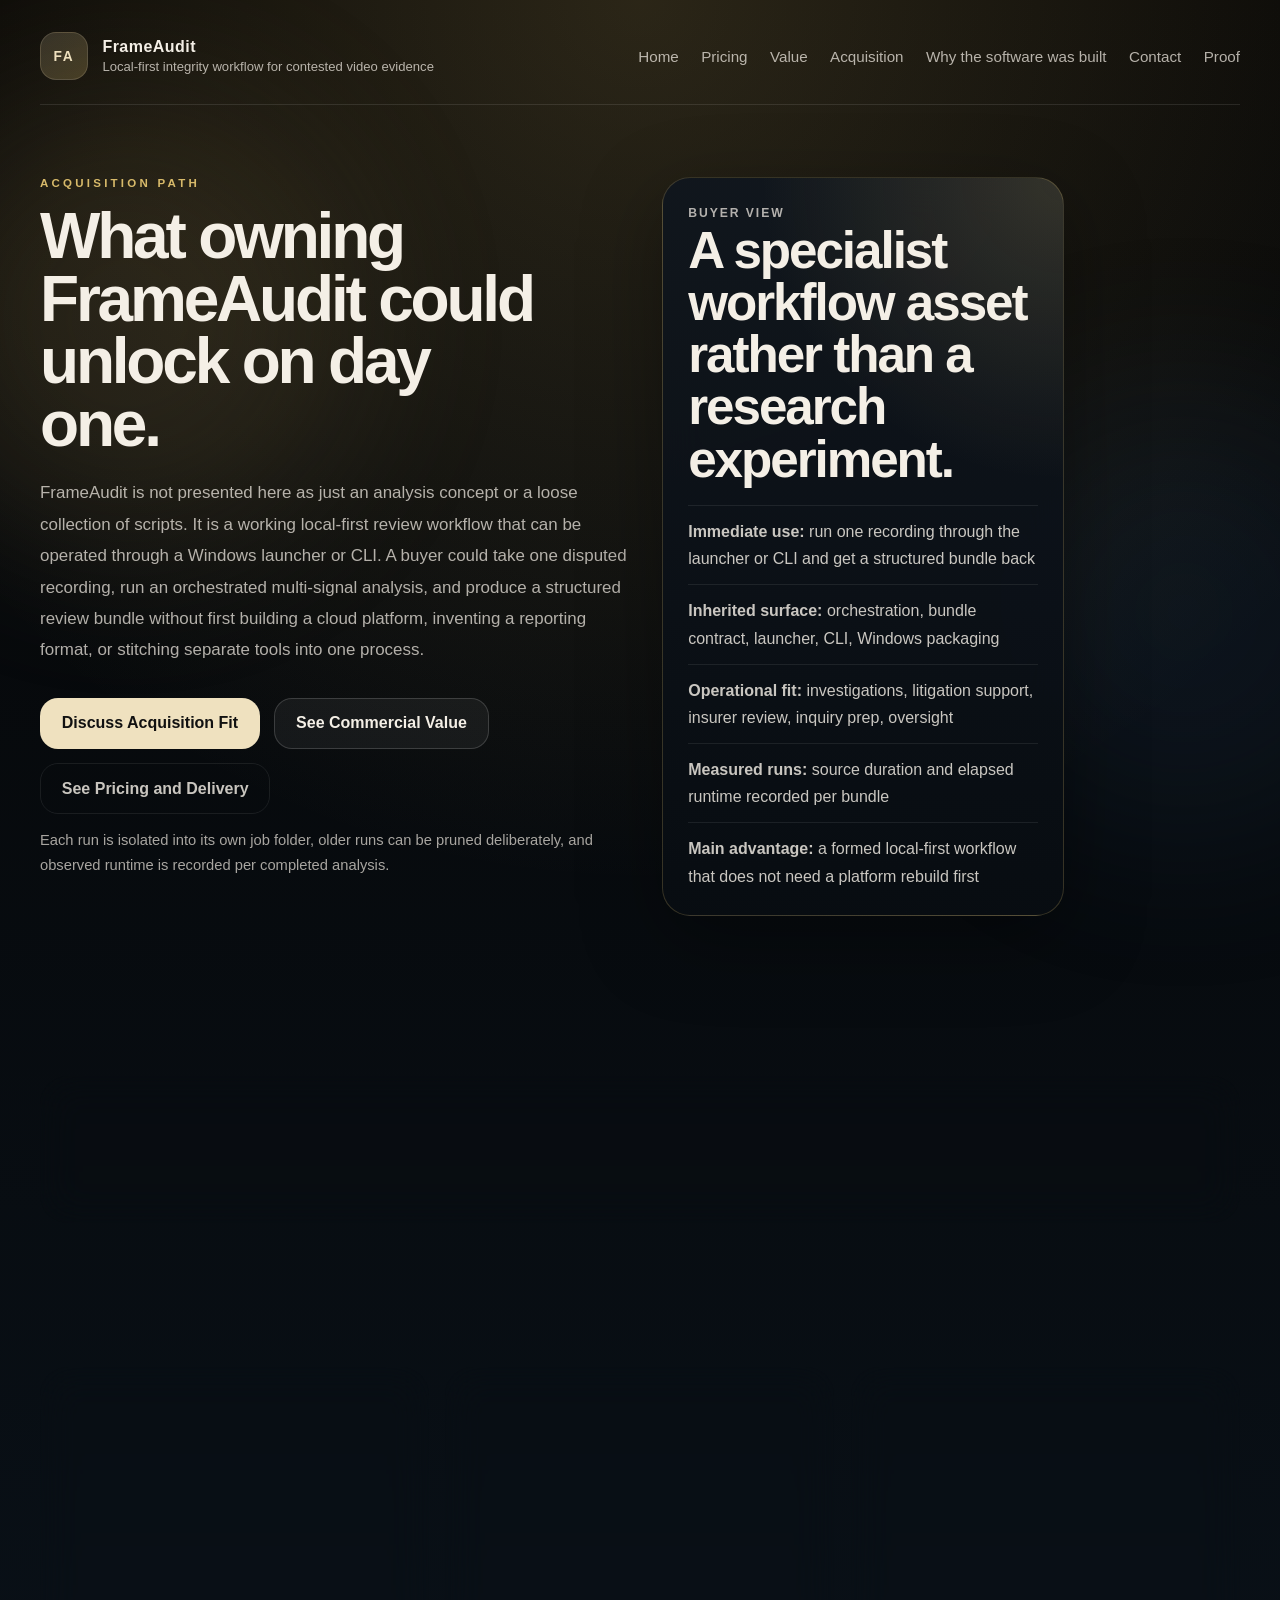
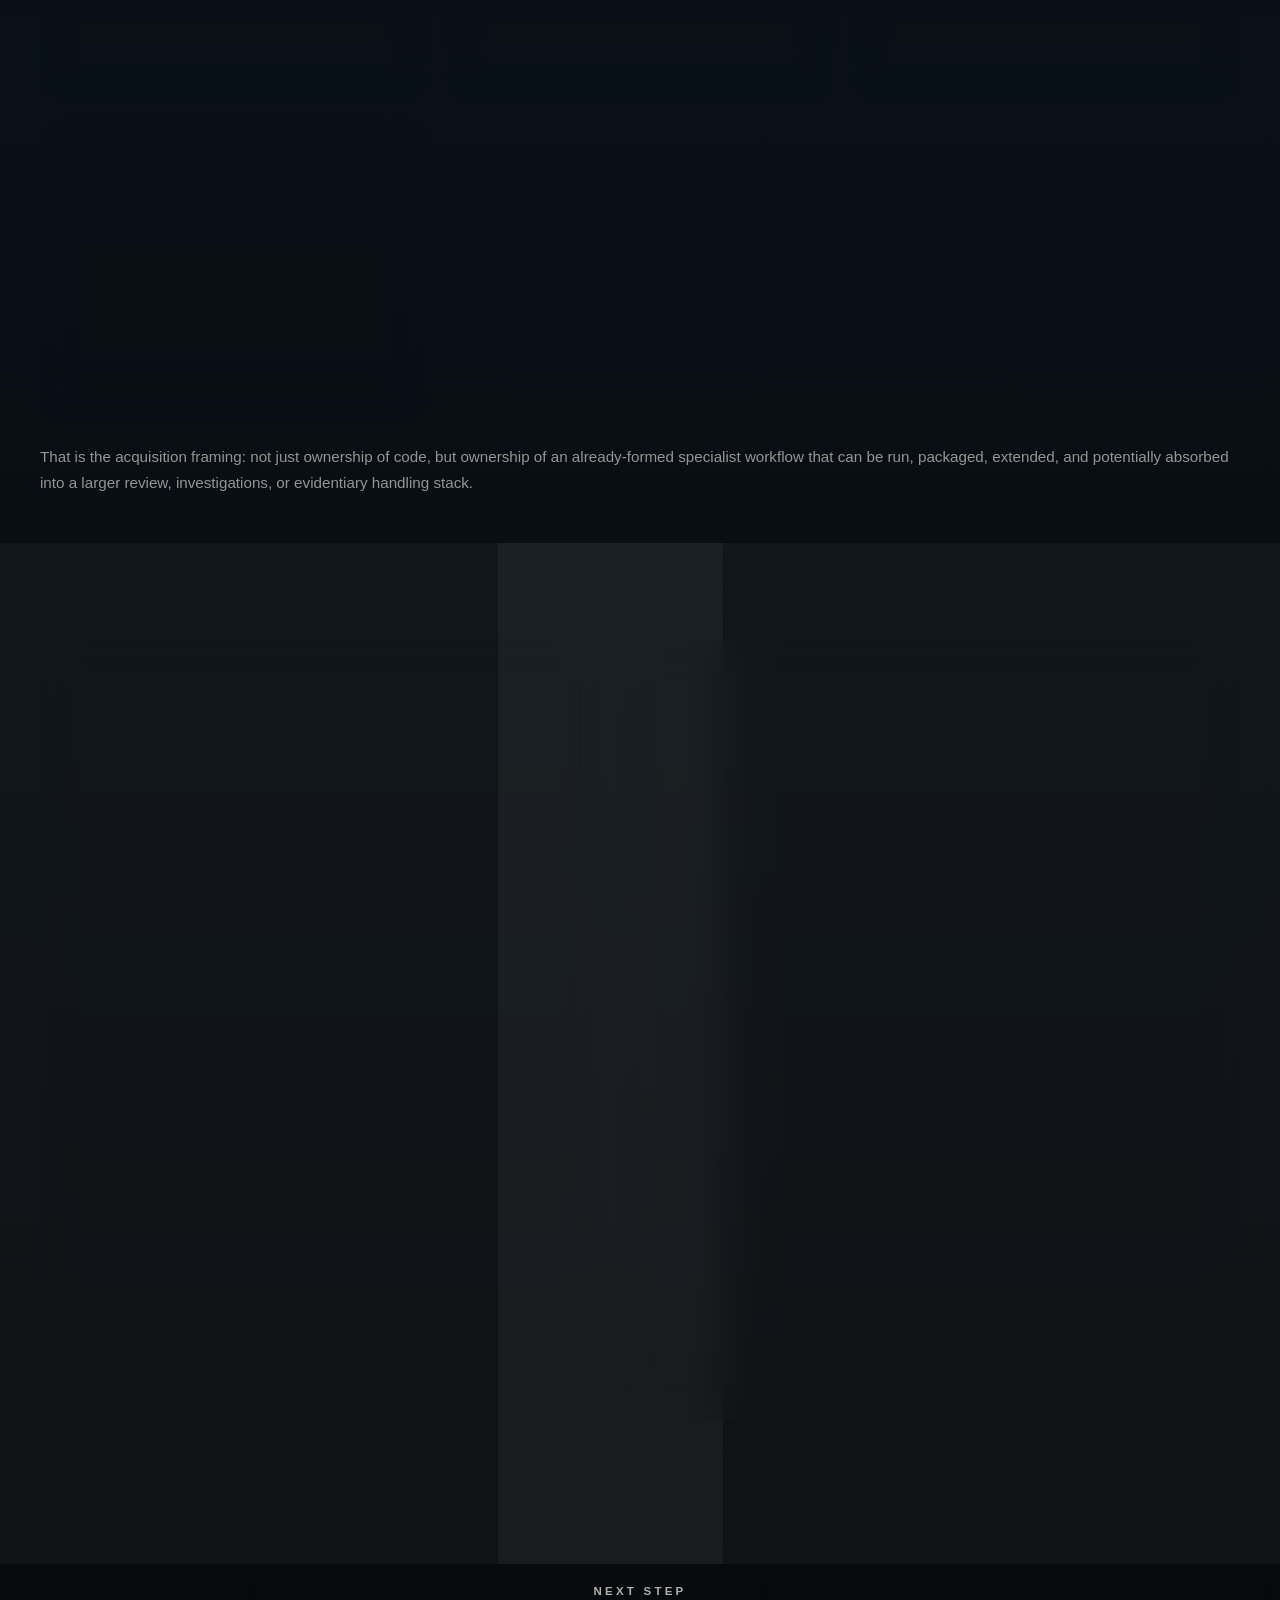
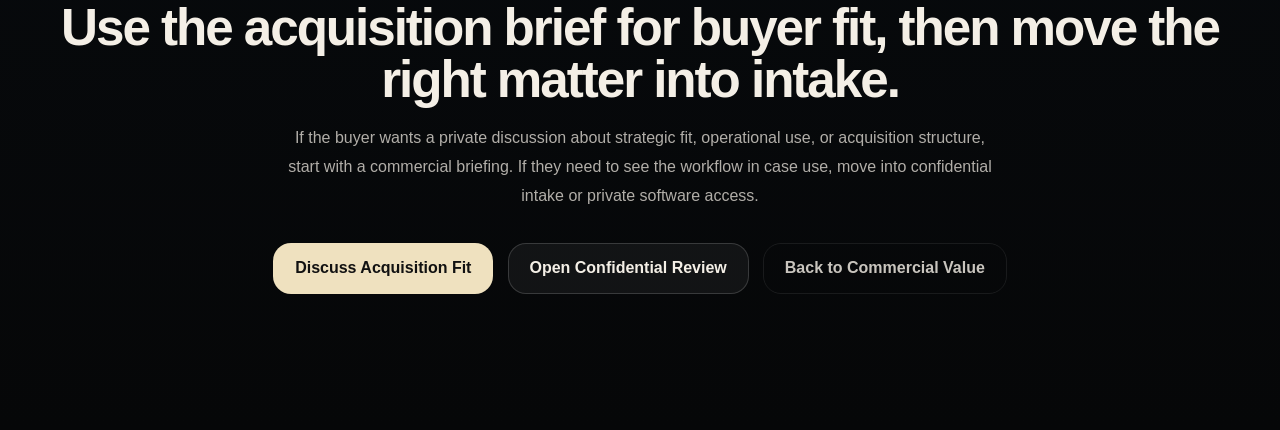
==== commit 45415c69: "Refine public site wording" ====
--- a/acquisitions.html
+++ b/acquisitions.html
@@ -36,9 +36,9 @@
         <div class="value-hero-grid">
           <div class="reveal-up">
             <p class="eyebrow">Acquisition path</p>
-            <h1>What owning FrameAudit unlocks on day one.</h1>
+            <h1>What owning FrameAudit could unlock on day one.</h1>
             <p class="page-copy">
-              FrameAudit is not just an analysis concept or a loose collection of scripts. It is a working local-first review workflow that can be operated immediately through a Windows launcher or CLI. A buyer can take one disputed recording, run an orchestrated multi-signal analysis, and produce a structured review bundle without first building a cloud platform, inventing a reporting format, or stitching separate tools into one process.
+              FrameAudit is not presented here as just an analysis concept or a loose collection of scripts. It is a working local-first review workflow that can be operated through a Windows launcher or CLI. A buyer could take one disputed recording, run an orchestrated multi-signal analysis, and produce a structured review bundle without first building a cloud platform, inventing a reporting format, or stitching separate tools into one process.
             </p>
             <div class="hero-actions">
               <a class="button button-primary" href="mailto:TeamMohamed@proton.me?subject=FrameAudit%20Commercial%20Value%20Briefing">Discuss Acquisition Fit</a>
@@ -52,7 +52,7 @@
 
           <aside class="card value-brief-card reveal-up delay-1">
             <p class="value-brief-card__label">Buyer view</p>
-            <h2>A specialist workflow asset, not a research experiment.</h2>
+            <h2>A specialist workflow asset rather than a research experiment.</h2>
             <ul class="value-brief-list">
               <li><strong>Immediate use:</strong> run one recording through the launcher or CLI and get a structured bundle back</li>
               <li><strong>Inherited surface:</strong> orchestration, bundle contract, launcher, CLI, Windows packaging</li>
@@ -68,7 +68,7 @@
         <article class="card value-callout reveal-up">
           <p class="value-callout__label">Observed runtime visibility</p>
           <p>
-            FrameAudit now records source duration, elapsed processing time, and observed runtime ratio per run inside the bundle outputs, so operators and buyers can judge throughput from actual completed analyses rather than rough estimates.
+            FrameAudit now records source duration, elapsed processing time, and observed runtime ratio per run inside the bundle outputs, so operators and buyers can judge throughput from completed analyses rather than rough estimates alone.
           </p>
         </article>
       </section>
@@ -77,9 +77,9 @@
         <div class="pricing-grid">
           <article class="pricing-card pricing-card--featured reveal-up">
             <div class="pricing-card__topline">Immediate internal use</div>
-            <h3>Operational from day one</h3>
+            <h3>Potentially operational from day one</h3>
             <p class="pricing-card__body">
-              Teams can begin using FrameAudit as an internal disputed-video review capability immediately. The workflow already supports one-input execution, profile-based analysis, structured bundle delivery, and deliberate cleanup of older job folders for matters that require more than a casual visual check.
+              Teams may be able to begin using FrameAudit as an internal disputed-video review capability immediately. The workflow already supports one-input execution, profile-based analysis, structured bundle delivery, and deliberate cleanup of older job folders for matters that require more than a casual visual check.
             </p>
           </article>
 
@@ -87,15 +87,15 @@
             <div class="pricing-card__topline">What the buyer inherits</div>
             <h3>A formed product surface</h3>
             <p class="pricing-card__body">
-              An acquirer is not starting from raw research code. The package already includes orchestration logic, a deterministic output contract, Windows packaging, a desktop launcher, CLI entry points, review-ready reporting, and buyer-facing workflow positioning.
+              An acquirer would not be starting from raw research code alone. The package already includes orchestration logic, a deterministic output contract, Windows packaging, a desktop launcher, CLI entry points, review-ready reporting, and buyer-facing workflow positioning.
             </p>
           </article>
 
           <article class="pricing-card reveal-up delay-2">
             <div class="pricing-card__topline">Where it fits operationally</div>
-            <h3>Immediate specialist deployment</h3>
+            <h3>Specialist deployment fit</h3>
             <p class="pricing-card__body">
-              The strongest immediate fit is inside investigations, escalated claims, litigation support, inquiry preparation, insurer review, and oversight workflows where recordings need structured technical assessment and defensible handoff materials.
+              The strongest immediate fit appears to be inside investigations, escalated claims, litigation support, inquiry preparation, insurer review, and oversight workflows where recordings need structured technical assessment and review-ready handoff materials.
             </p>
           </article>
 
@@ -103,26 +103,26 @@
             <div class="pricing-card__topline">What it avoids rebuilding</div>
             <h3>Years of stitching avoided</h3>
             <p class="pricing-card__body">
-              A buyer avoids the time and cost of assembling continuity analysis, timing inspection, compression review, audio checks, bundle assembly, local execution flow, and commercial delivery framing from scratch. The operational shape is already here.
+              A buyer may avoid the time and cost of assembling continuity analysis, timing inspection, compression review, audio checks, bundle assembly, local execution flow, and commercial delivery framing from scratch. The operational shape is already here.
             </p>
           </article>
         </div>
 
         <p class="value-footnote reveal-up delay-2">
-          That is the acquisition value: not just ownership of code, but ownership of an already-formed specialist workflow that can be run, packaged, extended, and absorbed into a larger review, investigations, or evidentiary handling stack.
+          That is the acquisition framing: not just ownership of code, but ownership of an already-formed specialist workflow that can be run, packaged, extended, and potentially absorbed into a larger review, investigations, or evidentiary handling stack.
         </p>
       </section>
 
       <section class="section split-section">
         <article class="card reveal-up">
           <p class="eyebrow">Strategic buyer fit</p>
-          <h2>Why this can matter to the right buyer now, not just later.</h2>
+          <h2>Why this may matter to the right buyer now, not just later.</h2>
           <ul class="stack-list">
-            <li>The workflow already solves a narrow but commercially real problem: disputed-video review with a fixed, review-ready bundle.</li>
-            <li>It gives a buyer a service-first entry point and a software follow-on path instead of forcing a full platform rollout on day one.</li>
-            <li>The local-first delivery model is commercially useful for privacy-sensitive, evidentiary, and institutional work where cloud-first handling can be harder to sell.</li>
-            <li>The strongest value is speed to operational use: a buyer acquires packaging, delivery, buyer language, and workflow shape at once.</li>
-            <li>That makes it more interesting as a strategic tuck-in, specialist workflow acquisition, or private revenue lane than as a generic early-stage app.</li>
+            <li>The workflow addresses a narrow but commercially relevant problem: disputed-video review with a fixed, review-ready bundle.</li>
+            <li>It offers a buyer a service-first entry point and a software follow-on path instead of forcing a full platform rollout on day one.</li>
+            <li>The local-first delivery model may be commercially useful for privacy-sensitive, evidentiary, and institutional work where cloud-first handling can be harder to sell.</li>
+            <li>A key value point is speed to operational use: a buyer acquires packaging, delivery, buyer language, and workflow shape at once.</li>
+            <li>That may make it more interesting as a strategic tuck-in, specialist workflow acquisition, or private revenue lane than as a generic early-stage app.</li>
           </ul>
         </article>
 
--- a/styles.css
+++ b/styles.css
@@ -1070,7 +1070,204 @@
   }
 }
 
+.abuse-timeline-section {
+  padding-top: 2rem;
+}
+
+.abuse-timeline-card {
+  overflow: hidden;
+}
+
+.abuse-timeline-shell {
+  overflow-x: auto;
+  padding-bottom: 1rem;
+}
+
+.abuse-timeline-rail {
+  position: relative;
+  min-width: 1180px;
+  padding: 5.5rem 0 3.5rem;
+}
+
+.abuse-timeline-line {
+  position: absolute;
+  left: 0;
+  right: 4.5rem;
+  top: 3.1rem;
+  height: 0.42rem;
+  border-radius: 999px;
+  background: rgba(255, 255, 255, 0.92);
+  box-shadow: 0 0 22px rgba(255, 255, 255, 0.08);
+}
+
+.abuse-timeline-points {
+  position: relative;
+  display: grid;
+  grid-template-columns: repeat(26, minmax(0, 1fr));
+}
+
+.abuse-point {
+  position: relative;
+  min-height: 8rem;
+  text-align: center;
+}
+
+.abuse-point__stub {
+  position: absolute;
+  left: 50%;
+  top: 1.2rem;
+  width: 0.16rem;
+  height: 2.2rem;
+  transform: translateX(-50%);
+  border-radius: 999px;
+  background: rgba(255, 255, 255, 0.82);
+}
+
+.abuse-point__dot {
+  position: absolute;
+  left: 50%;
+  top: 2.85rem;
+  width: 0.7rem;
+  height: 0.7rem;
+  transform: translateX(-50%);
+  border-radius: 999px;
+  background: rgba(255, 255, 255, 0.98);
+  box-shadow: 0 0 0 0.2rem rgba(255, 255, 255, 0.06);
+}
+
+.abuse-point__label {
+  display: block;
+  margin-top: 4.2rem;
+  padding: 0 0.2rem;
+  color: var(--muted);
+  font-size: 0.72rem;
+  line-height: 1.45;
+  text-transform: uppercase;
+  letter-spacing: 0.08em;
+}
+
+.abuse-point--major .abuse-point__stub {
+  height: 3.1rem;
+  background: var(--accent-strong);
+}
+
+.abuse-point--major .abuse-point__dot {
+  background: var(--accent-strong);
+  box-shadow: 0 0 1rem rgba(239, 225, 191, 0.22);
+}
+
+.abuse-point--current .abuse-point__stub,
+.abuse-point--current .abuse-point__dot {
+  background: var(--ink);
+}
+
+.abuse-point--current .abuse-point__label {
+  color: var(--ink);
+  font-weight: 700;
+}
+
+.abuse-timeline-band {
+  position: absolute;
+  top: 4.2rem;
+  left: 26.9%;
+  width: 19.2%;
+  height: 0.34rem;
+  border-radius: 999px;
+  background: rgba(255, 255, 255, 0.72);
+}
+
+.abuse-timeline-band span {
+  position: absolute;
+  left: 50%;
+  top: 0.95rem;
+  transform: translateX(-50%);
+  white-space: nowrap;
+  color: var(--accent-strong);
+  font-size: 0.72rem;
+  letter-spacing: 0.08em;
+  text-transform: uppercase;
+}
+
+.abuse-timeline-ongoing {
+  position: absolute;
+  right: 0;
+  top: 2.72rem;
+  display: inline-flex;
+  gap: 0.45rem;
+}
+
+.abuse-timeline-ongoing span {
+  width: 0.46rem;
+  height: 0.46rem;
+  border-radius: 999px;
+  background: rgba(255, 255, 255, 0.9);
+}
+
+.abuse-timeline-ongoing span:nth-child(2) {
+  opacity: 0.55;
+}
+
+.abuse-timeline-ongoing span:nth-child(3) {
+  opacity: 0.24;
+}
+
+.abuse-event-key {
+  display: grid;
+  grid-template-columns: repeat(2, minmax(0, 1fr));
+  gap: 0.8rem 1.4rem;
+  margin: 0;
+  padding-left: 1.2rem;
+  color: var(--muted);
+  line-height: 1.7;
+}
+
+.abuse-event-key li strong {
+  color: var(--ink);
+}
+
+.abuse-judge-card,
+.abuse-solicitor-card {
+  margin-top: 1.5rem;
+  padding: 1.35rem 1.45rem;
+  border: 1px solid rgba(255, 255, 255, 0.08);
+  border-radius: 20px;
+  background: rgba(255, 255, 255, 0.03);
+}
+
+.abuse-judge-card__eyebrow,
+.abuse-solicitor-card__eyebrow {
+  margin: 0;
+  color: rgba(244, 239, 230, 0.54);
+  font-size: 0.76rem;
+  font-weight: 700;
+  letter-spacing: 0.16em;
+  text-transform: uppercase;
+}
+
+.abuse-judge-card h3,
+.abuse-solicitor-card h3 {
+  margin: 0.6rem 0 0;
+  font-size: 1.1rem;
+}
+
+.abuse-judge-list,
+.abuse-solicitor-list {
+  margin: 0.95rem 0 0;
+  padding-left: 1.2rem;
+  color: var(--muted);
+  line-height: 1.7;
+}
+
+.abuse-judge-list strong,
+.abuse-solicitor-list strong {
+  color: var(--ink);
+}
+
 @media (max-width: 980px) {
+  .abuse-event-key {
+    grid-template-columns: 1fr;
+  }
+
   .hero,
   .split-section,
   .value-summary,
@@ -1108,6 +1305,11 @@
 }
 
 @media (max-width: 760px) {
+  .abuse-timeline-shell {
+    margin-right: -0.5rem;
+    padding-right: 0.5rem;
+  }
+
   .page-shell {
     width: min(100% - 1rem, 1200px);
   }
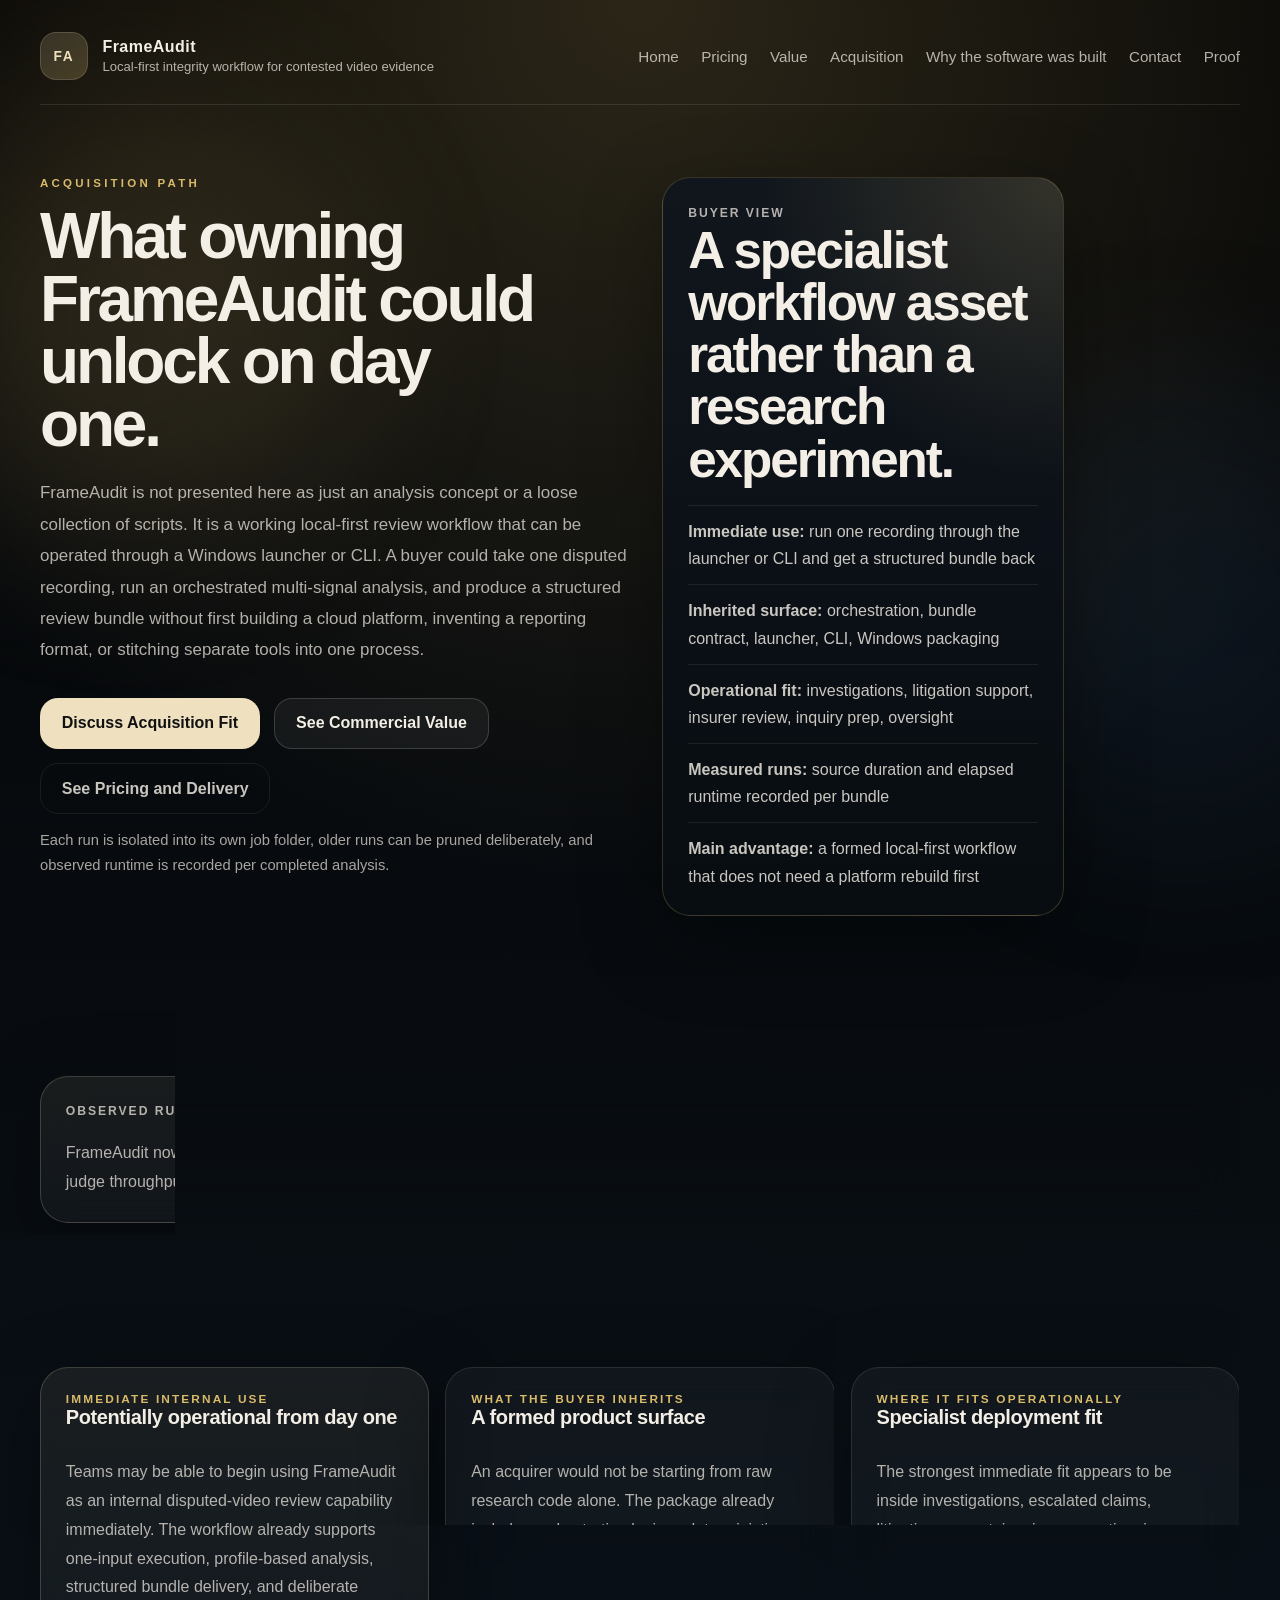
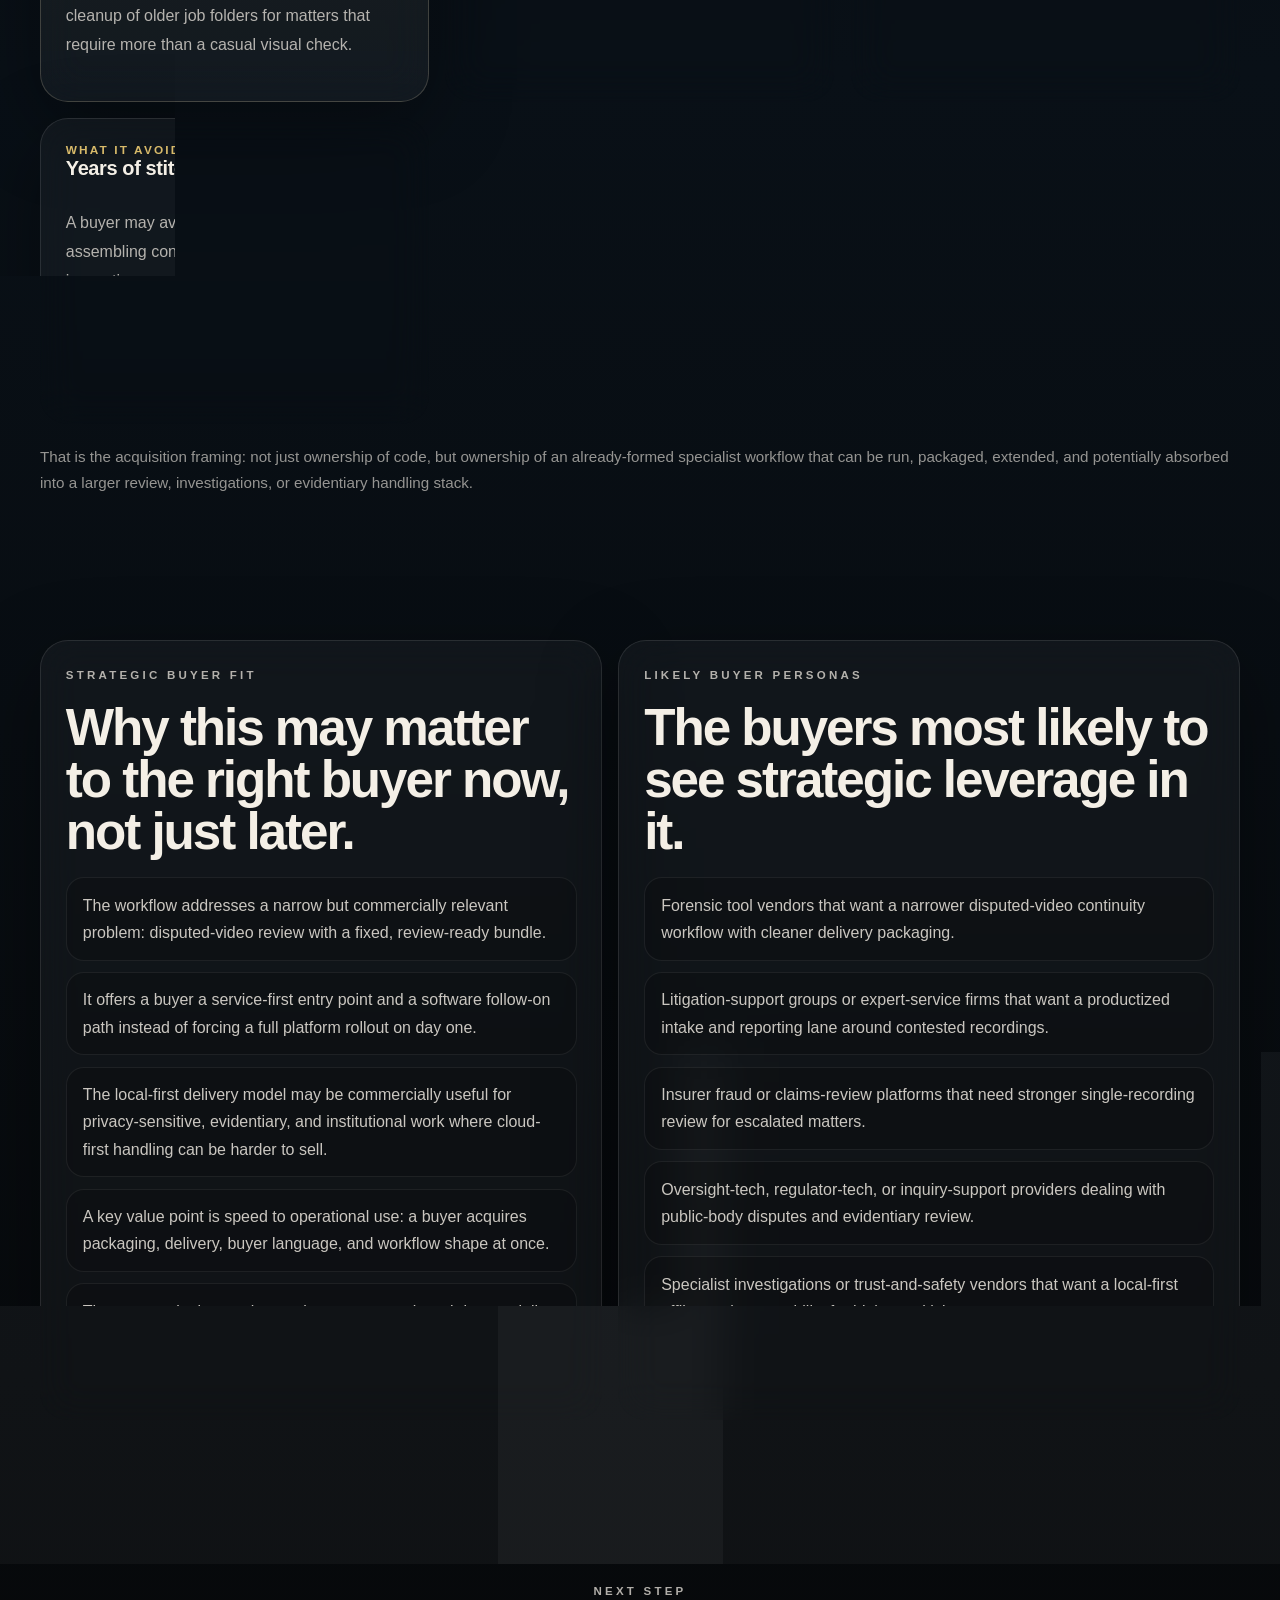
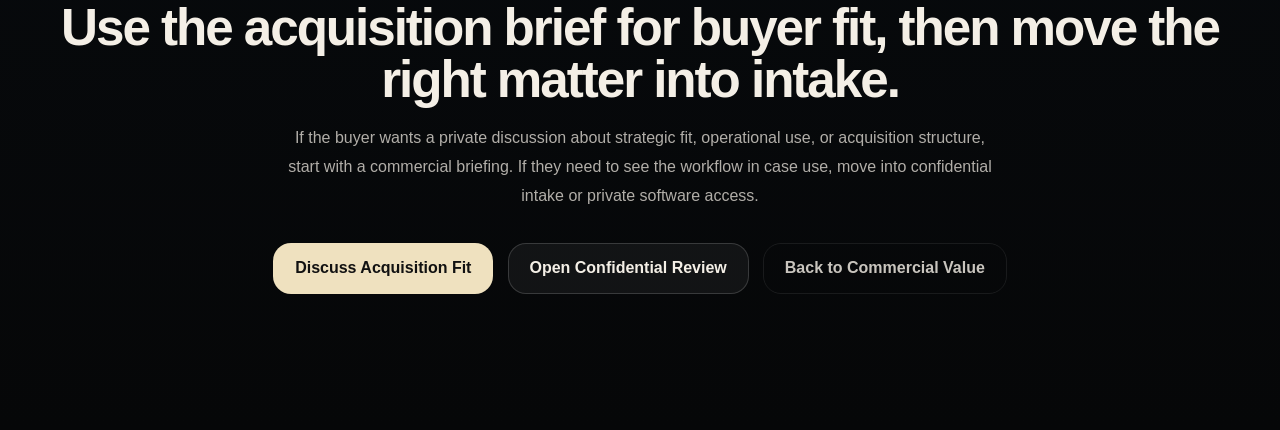
==== commit c4757575: "Add standalone proof page" ====
--- a/acquisitions.html
+++ b/acquisitions.html
@@ -27,7 +27,7 @@
         <a href="./acquisitions.html">Acquisition</a>
         <a href="./timeline.html">Why the software was built</a>
         <a href="./contact.html">Contact</a>
-        <a href="./index.html#proof">Proof</a>
+        <a href="./proof.html">Proof</a>
       </nav>
     </header>
 
--- a/styles.css
+++ b/styles.css
@@ -772,12 +772,58 @@
   max-width: 64rem;
 }
 
+.page-hero--centered {
+  margin-inline: auto;
+  text-align: center;
+}
+
+.page-hero--timeline {
+  margin-inline: auto;
+  text-align: center;
+}
+
 .page-copy {
   max-width: 46rem;
   margin-top: 1.35rem;
   color: var(--muted);
   font-size: 1.06rem;
   line-height: 1.85;
+}
+
+.page-copy--centered {
+  margin-inline: auto;
+  text-align: center;
+}
+
+.page-copy--timeline p {
+  margin: 0;
+  text-align: left;
+}
+
+.page-copy--timeline {
+  margin-inline: auto;
+}
+
+.page-copy--timeline p + p {
+  margin-top: 1.15rem;
+}
+
+.hero-actions--centered {
+  justify-content: center;
+}
+
+.proof-grid {
+  display: grid;
+  grid-template-columns: repeat(3, minmax(0, 1fr));
+  gap: 1rem;
+}
+
+.proof-card--centered {
+  text-align: center;
+}
+
+.proof-stack-list {
+  text-align: left;
 }
 
 .coming-soon-panel {
@@ -1212,13 +1258,32 @@
 }
 
 .abuse-event-key {
-  display: grid;
-  grid-template-columns: repeat(2, minmax(0, 1fr));
-  gap: 0.8rem 1.4rem;
+  columns: 2 22rem;
+  column-gap: 1.4rem;
   margin: 0;
-  padding-left: 1.2rem;
+  padding: 0;
+  list-style: none;
+  counter-reset: abuse-event;
   color: var(--muted);
   line-height: 1.7;
+}
+
+.abuse-event-key li {
+  counter-increment: abuse-event;
+  break-inside: avoid;
+  display: grid;
+  grid-template-columns: minmax(2.4rem, auto) minmax(0, 1fr);
+  gap: 0.85rem;
+  margin: 0 0 0.8rem;
+}
+
+.abuse-event-key li::before {
+  content: counter(abuse-event) ".";
+  color: rgba(244, 239, 230, 0.54);
+  font-size: 0.84rem;
+  font-weight: 700;
+  font-variant-numeric: tabular-nums;
+  text-align: right;
 }
 
 .abuse-event-key li strong {
@@ -1265,7 +1330,7 @@
 
 @media (max-width: 980px) {
   .abuse-event-key {
-    grid-template-columns: 1fr;
+    columns: 1;
   }
 
   .hero,
@@ -1276,6 +1341,7 @@
   .value-band,
   .value-stat-grid,
   .delivery-strip,
+  .proof-grid,
   .card-grid--signals,
   .pricing-grid,
   .use-case-grid,
@@ -1326,6 +1392,7 @@
   .value-band,
   .value-stat-grid,
   .delivery-strip,
+  .proof-grid,
   .card-grid--signals,
   .pricing-grid,
   .use-case-grid,
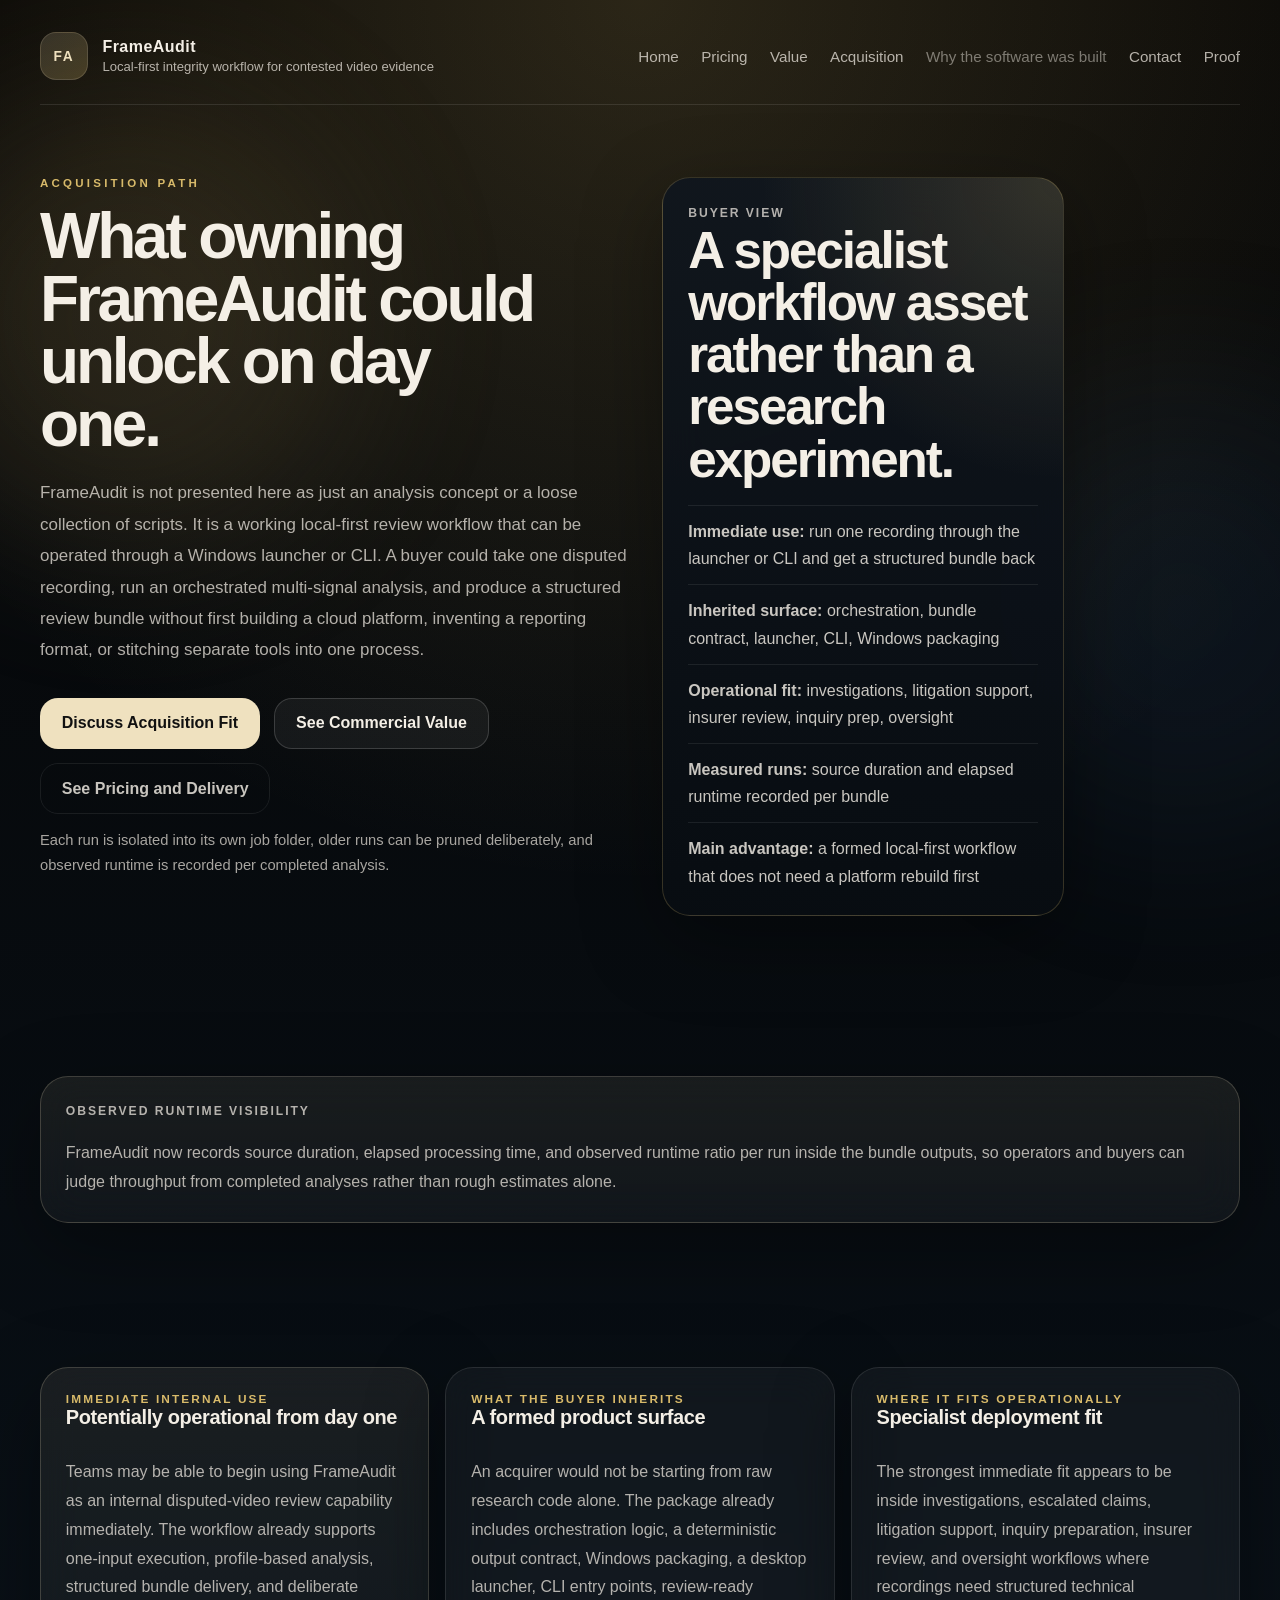
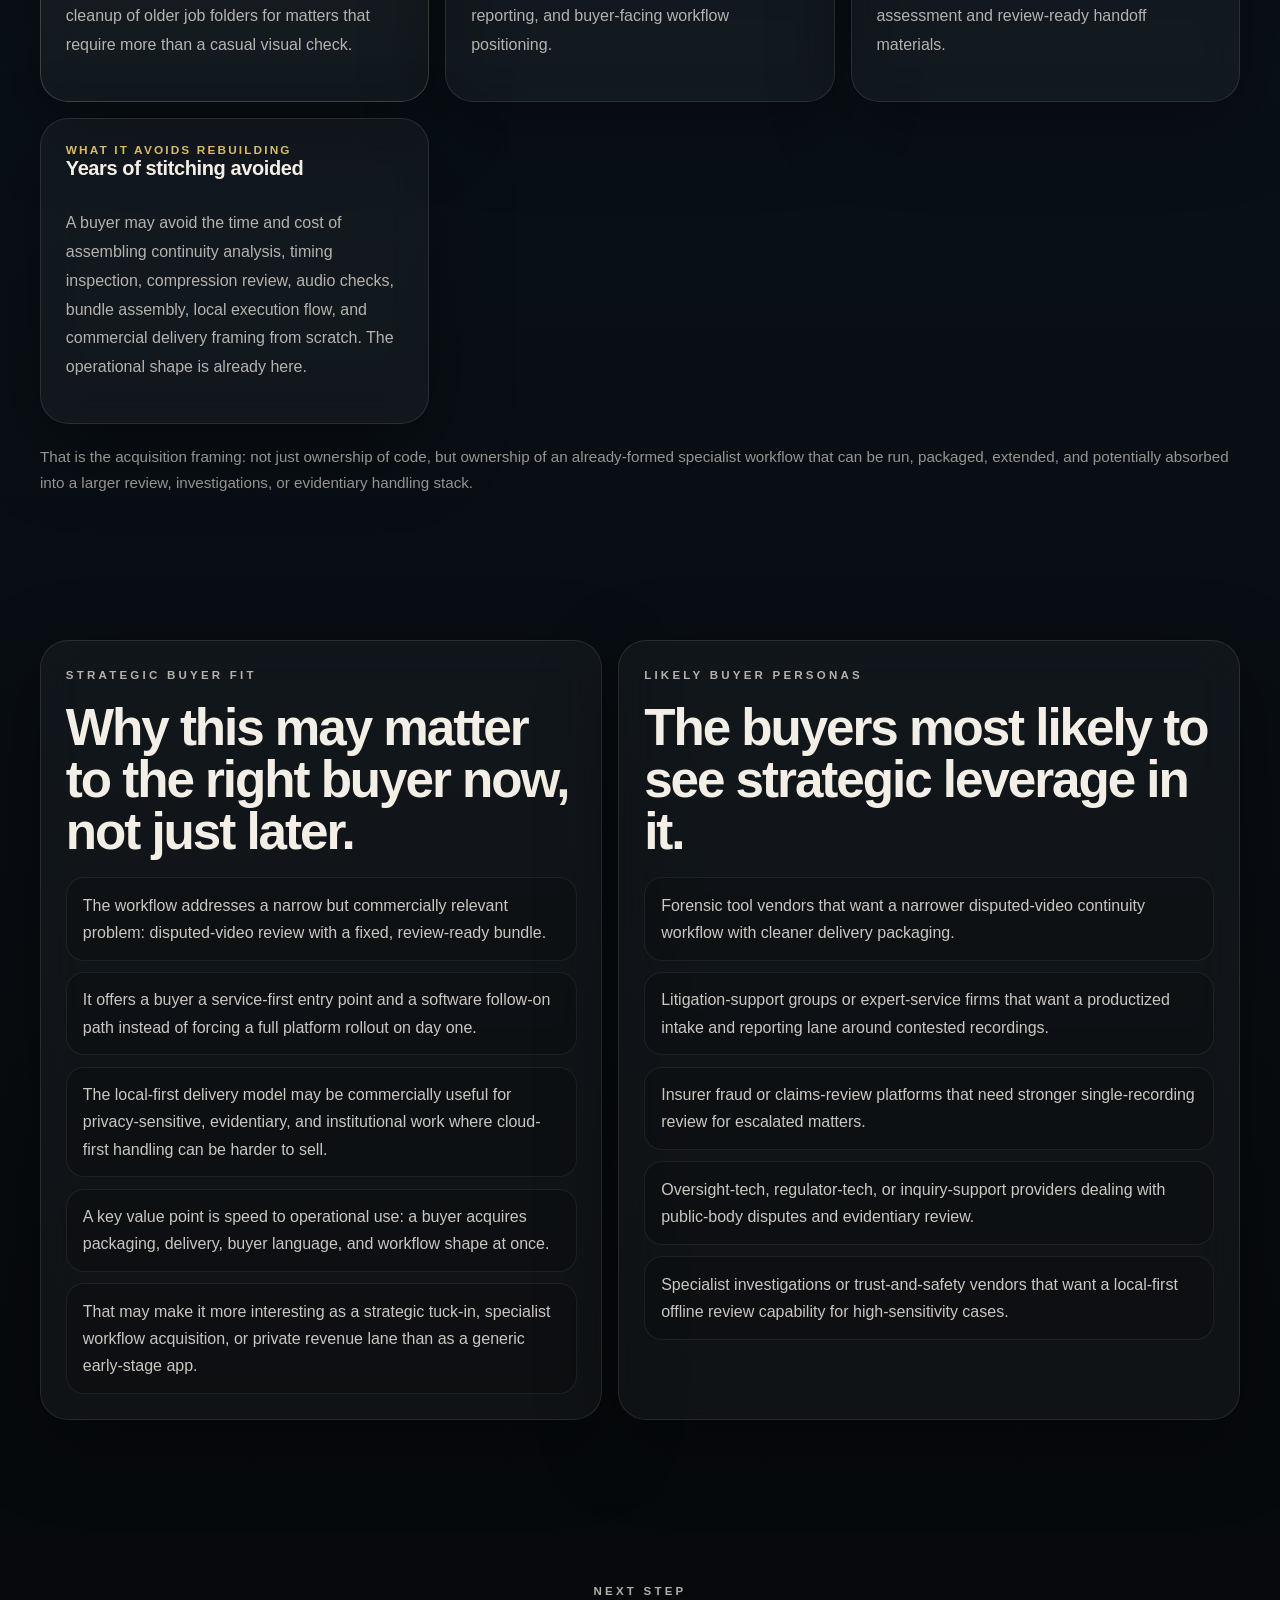
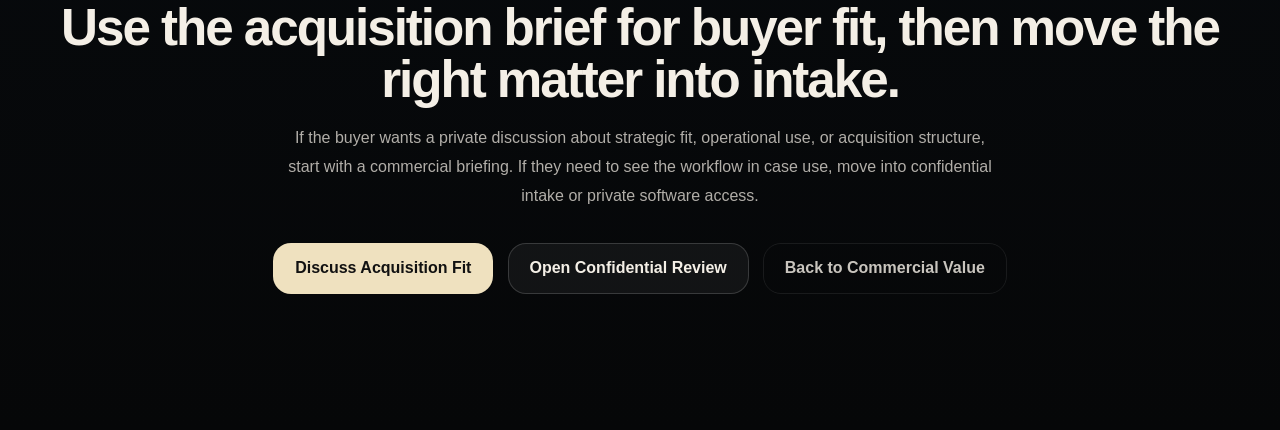
==== commit a487bea4: "Disable timeline nav item" ====
--- a/acquisitions.html
+++ b/acquisitions.html
@@ -25,7 +25,7 @@
         <a href="./pricing.html">Pricing</a>
         <a href="./value.html">Value</a>
         <a href="./acquisitions.html">Acquisition</a>
-        <a href="./timeline.html">Why the software was built</a>
+        <span class="site-nav__disabled" title="Coming soon" aria-disabled="true">Why the software was built</span>
         <a href="./contact.html">Contact</a>
         <a href="./proof.html">Proof</a>
       </nav>
--- a/styles.css
+++ b/styles.css
@@ -135,6 +135,15 @@
   color: var(--ink);
 }
 
+.site-nav__disabled {
+  color: rgba(244, 239, 230, 0.46);
+  cursor: help;
+}
+
+.site-nav__disabled:hover {
+  color: rgba(244, 239, 230, 0.72);
+}
+
 .section {
   padding: 4.5rem 0;
 }
@@ -777,9 +786,17 @@
   text-align: center;
 }
 
+.page-hero--centered h1 {
+  margin-inline: auto;
+}
+
 .page-hero--timeline {
   margin-inline: auto;
   text-align: center;
+}
+
+.page-hero--timeline h1 {
+  margin-inline: auto;
 }
 
 .page-copy {
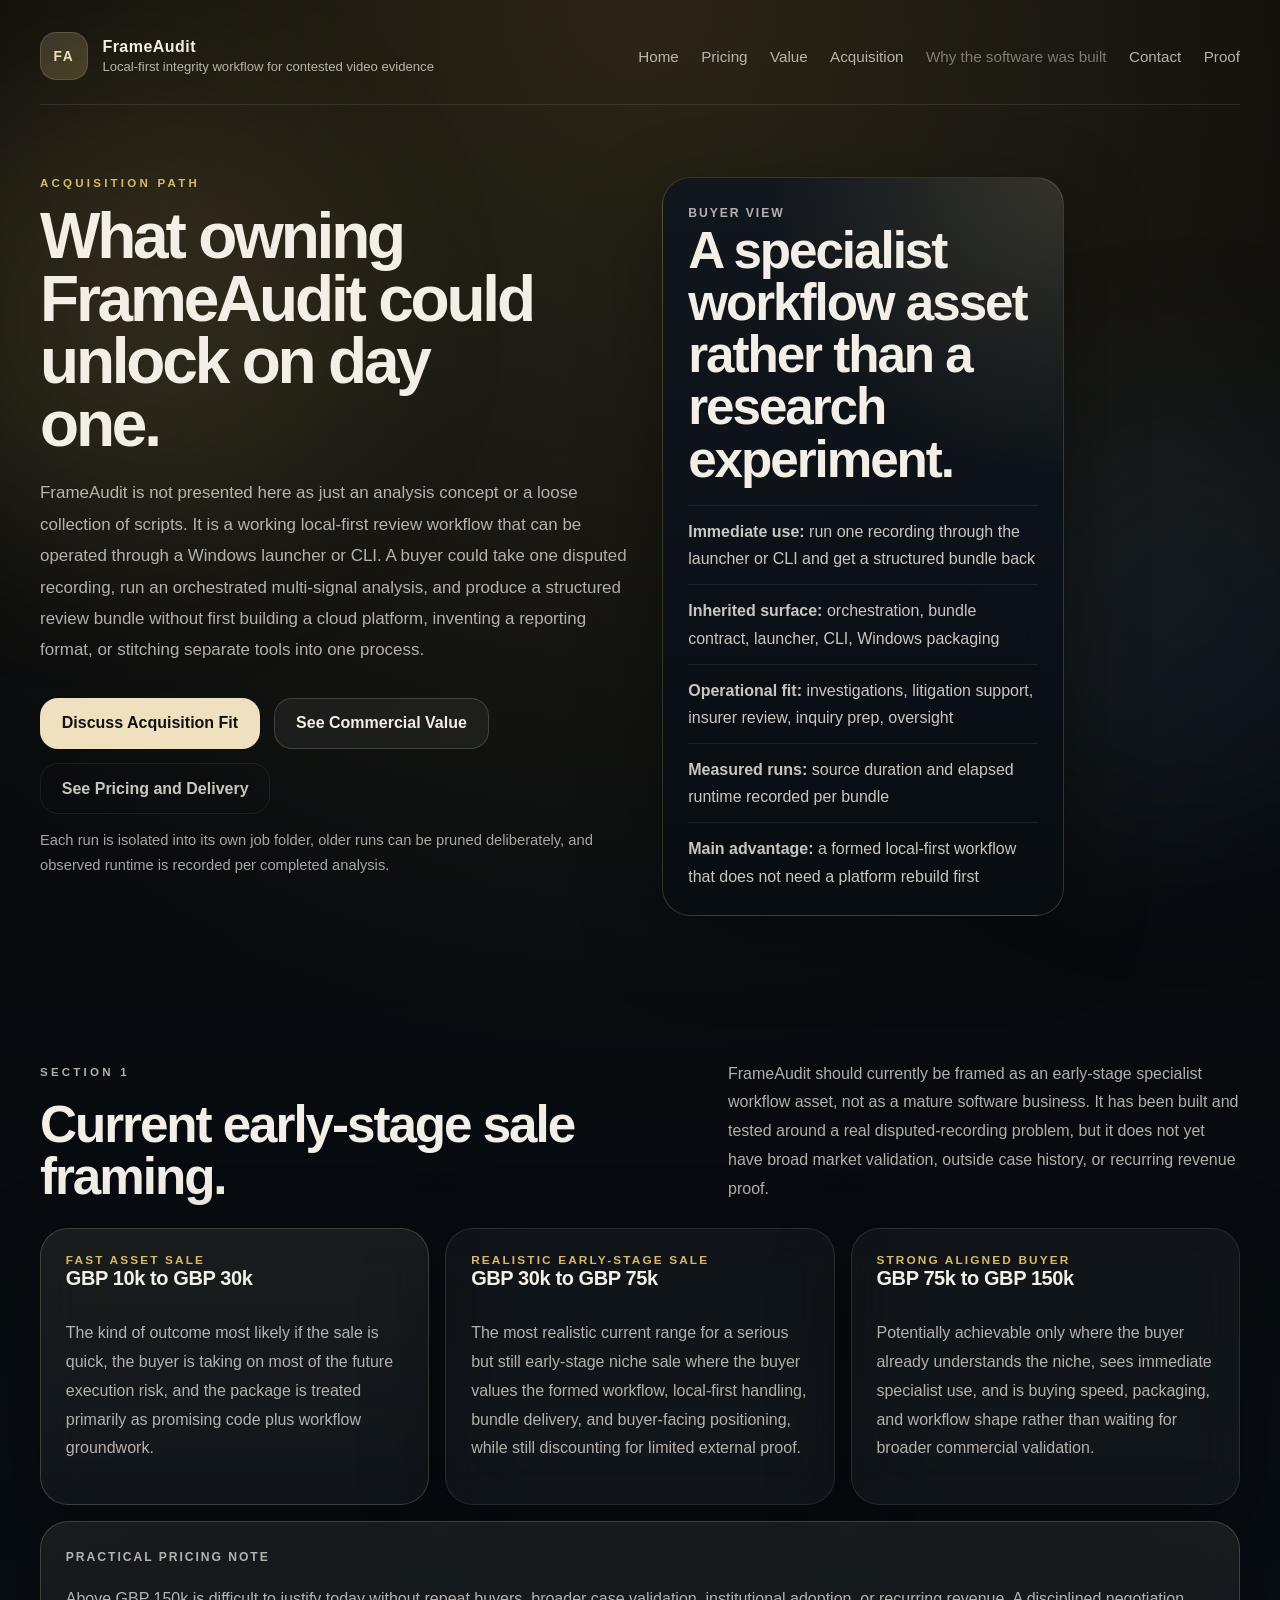
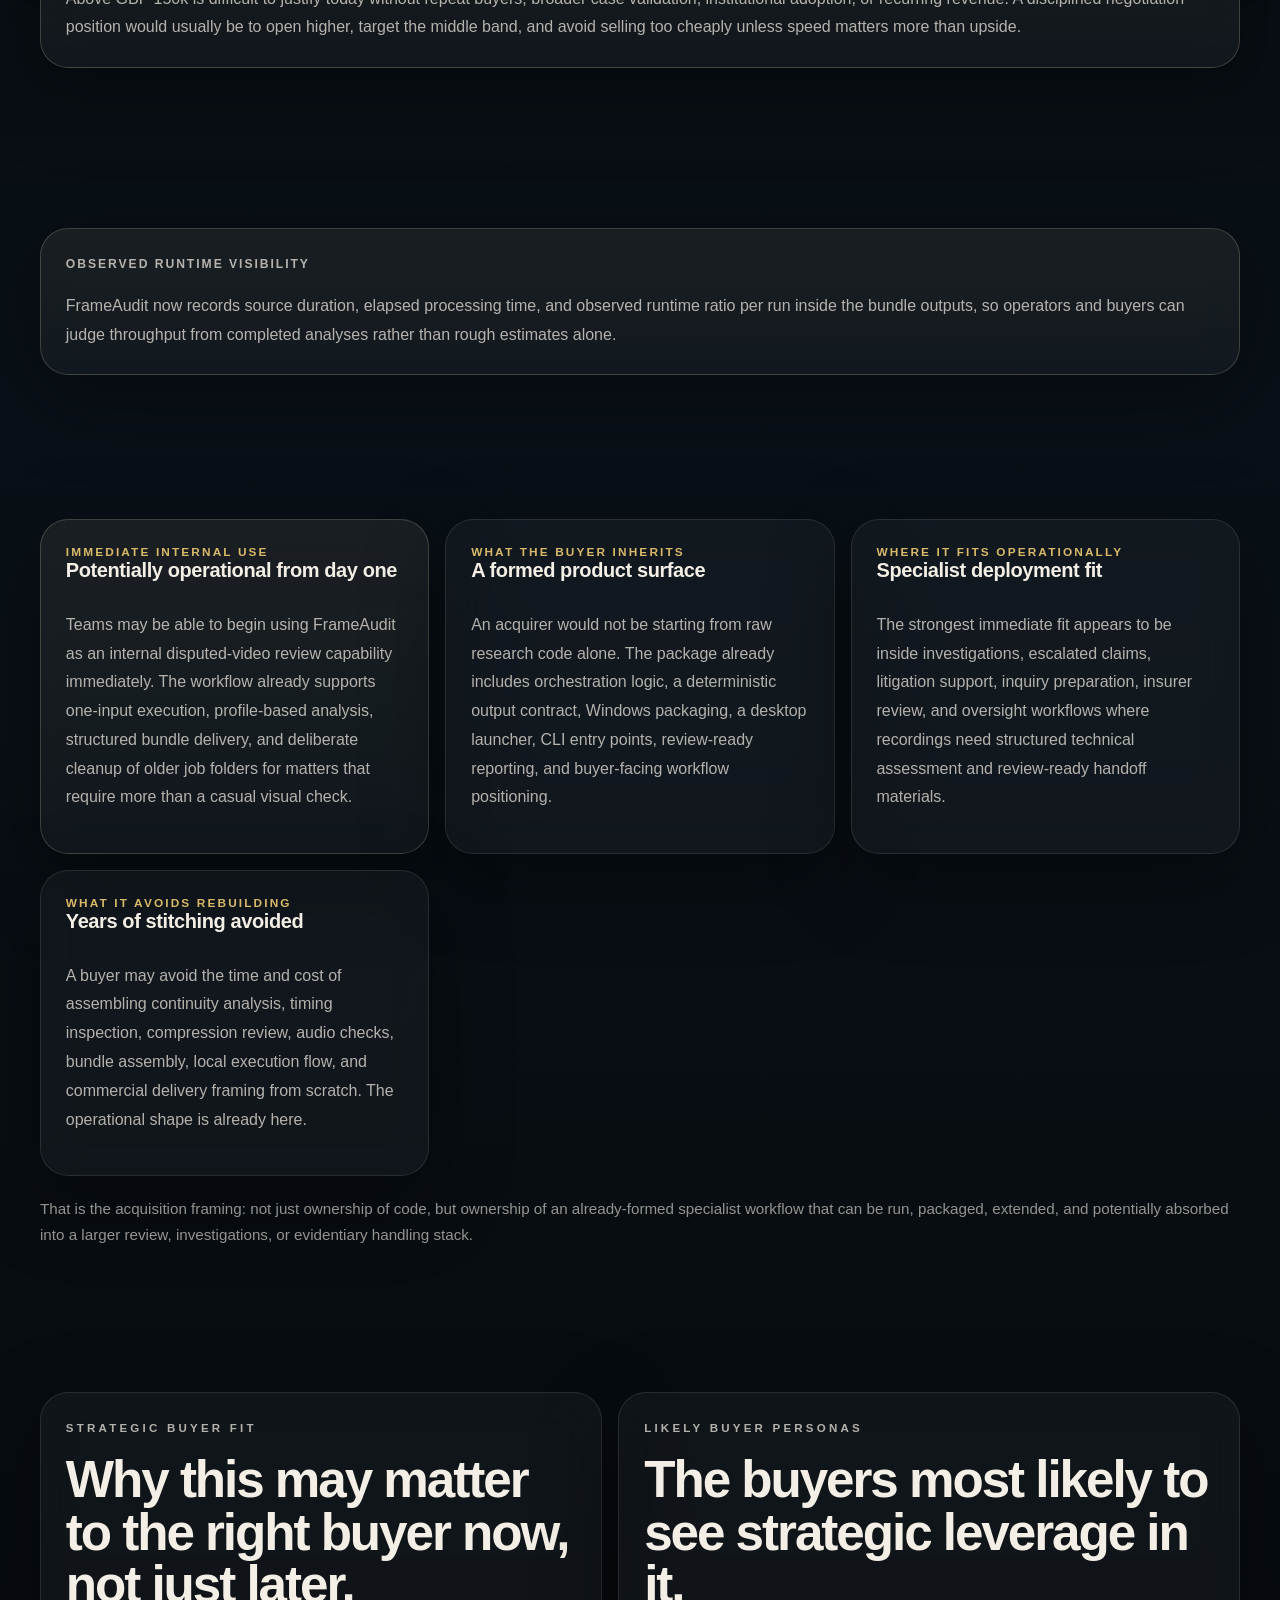
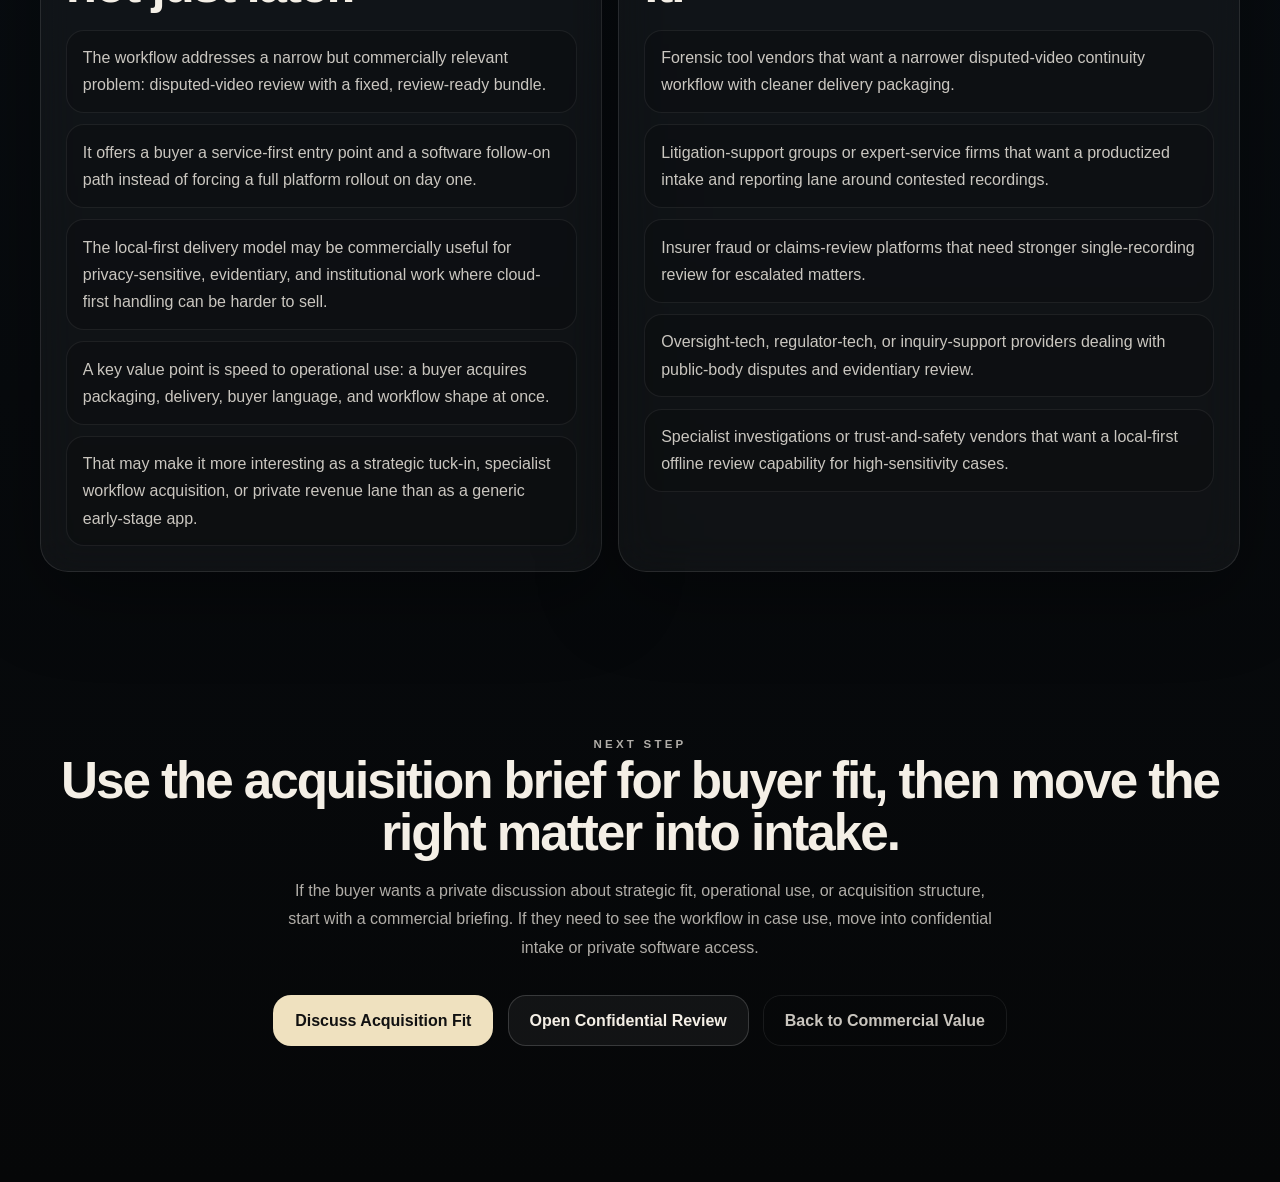
==== commit 059c1b56: "Add acquisition page valuation section" ====
--- a/acquisitions.html
+++ b/acquisitions.html
@@ -65,6 +65,51 @@
       </section>
 
       <section class="section">
+        <div class="section-heading reveal-up">
+          <div>
+            <p class="eyebrow">Section 1</p>
+            <h2>Current early-stage sale framing.</h2>
+          </div>
+          <p>
+            FrameAudit should currently be framed as an early-stage specialist workflow asset, not as a mature software business. It has been built and tested around a real disputed-recording problem, but it does not yet have broad market validation, outside case history, or recurring revenue proof.
+          </p>
+        </div>
+
+        <div class="pricing-grid">
+          <article class="pricing-card pricing-card--featured reveal-up">
+            <div class="pricing-card__topline">Fast asset sale</div>
+            <h3>GBP 10k to GBP 30k</h3>
+            <p class="pricing-card__body">
+              The kind of outcome most likely if the sale is quick, the buyer is taking on most of the future execution risk, and the package is treated primarily as promising code plus workflow groundwork.
+            </p>
+          </article>
+
+          <article class="pricing-card reveal-up delay-1">
+            <div class="pricing-card__topline">Realistic early-stage sale</div>
+            <h3>GBP 30k to GBP 75k</h3>
+            <p class="pricing-card__body">
+              The most realistic current range for a serious but still early-stage niche sale where the buyer values the formed workflow, local-first handling, bundle delivery, and buyer-facing positioning, while still discounting for limited external proof.
+            </p>
+          </article>
+
+          <article class="pricing-card reveal-up delay-2">
+            <div class="pricing-card__topline">Strong aligned buyer</div>
+            <h3>GBP 75k to GBP 150k</h3>
+            <p class="pricing-card__body">
+              Potentially achievable only where the buyer already understands the niche, sees immediate specialist use, and is buying speed, packaging, and workflow shape rather than waiting for broader commercial validation.
+            </p>
+          </article>
+        </div>
+
+        <article class="card value-callout reveal-up delay-1">
+          <p class="value-callout__label">Practical pricing note</p>
+          <p>
+            Above GBP 150k is difficult to justify today without repeat buyers, broader case validation, institutional adoption, or recurring revenue. A disciplined negotiation position would usually be to open higher, target the middle band, and avoid selling too cheaply unless speed matters more than upside.
+          </p>
+        </article>
+      </section>
+
+      <section class="section">
         <article class="card value-callout reveal-up">
           <p class="value-callout__label">Observed runtime visibility</p>
           <p>
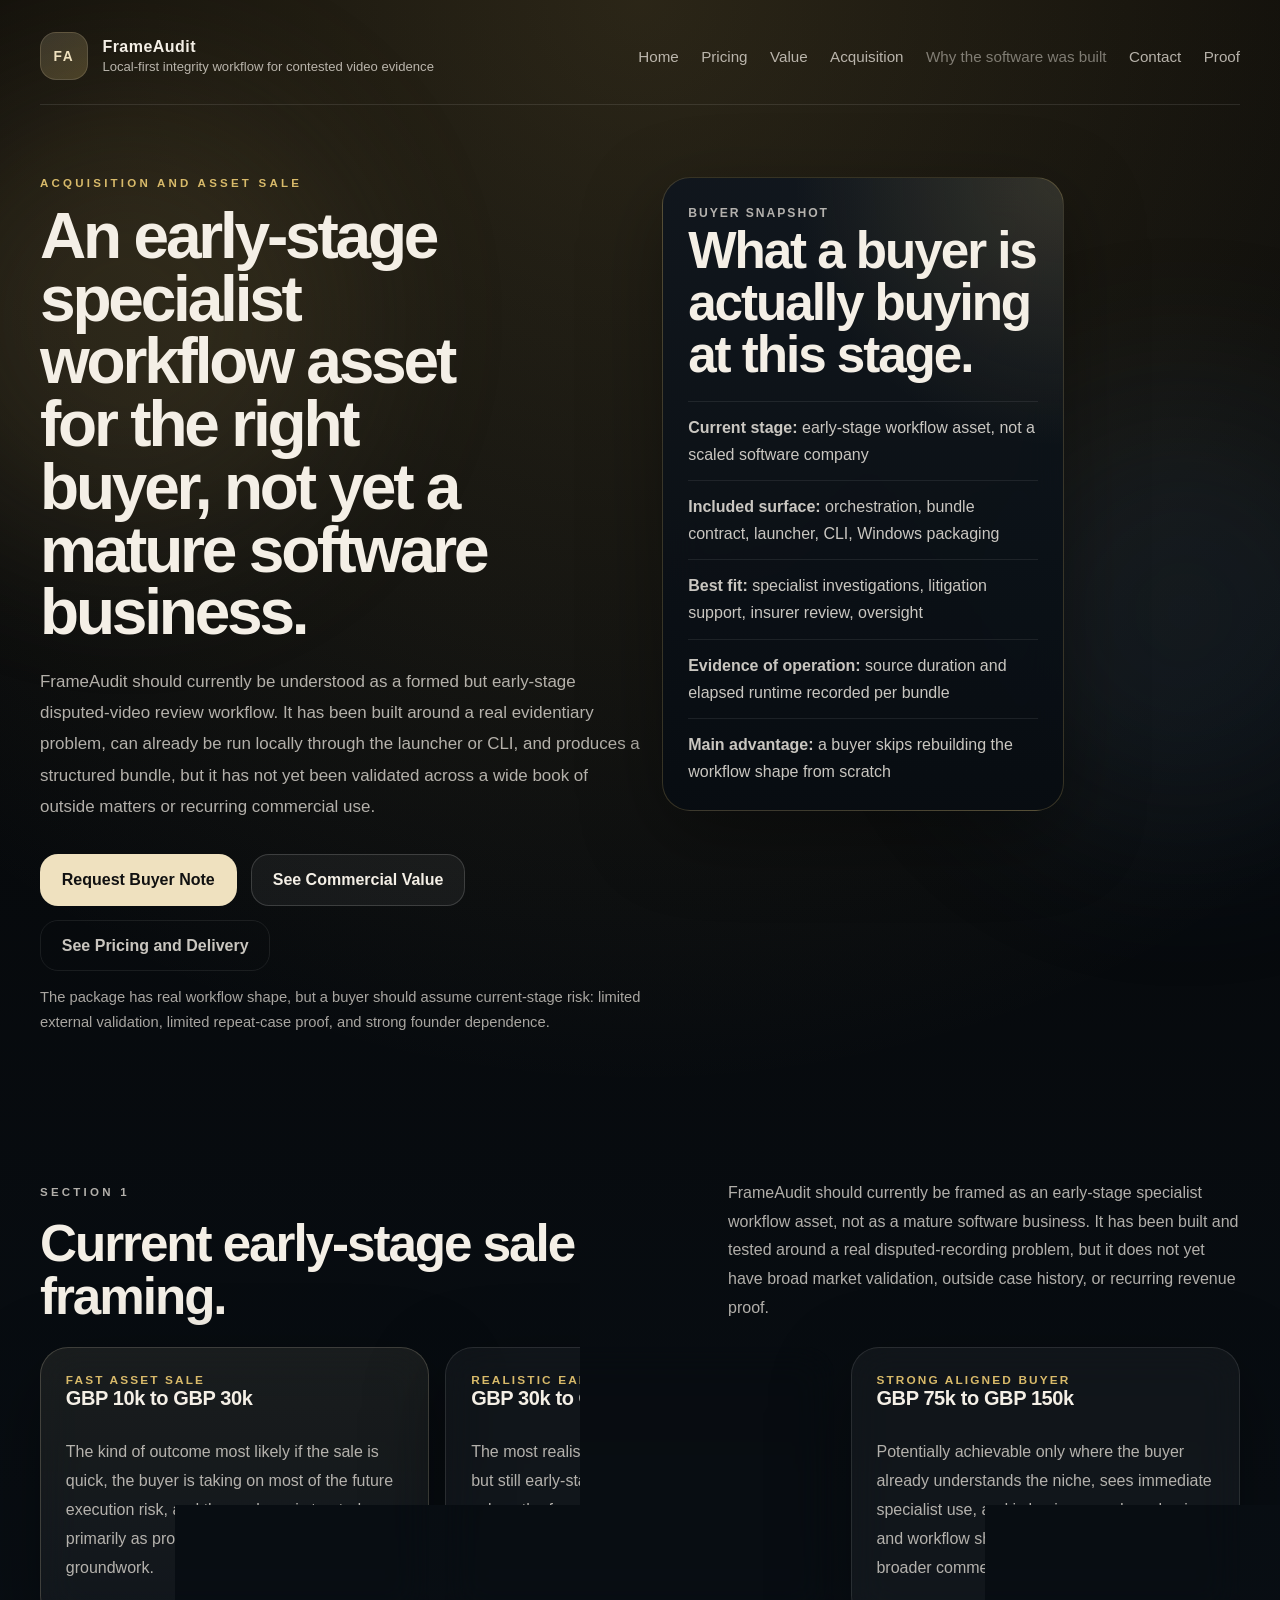
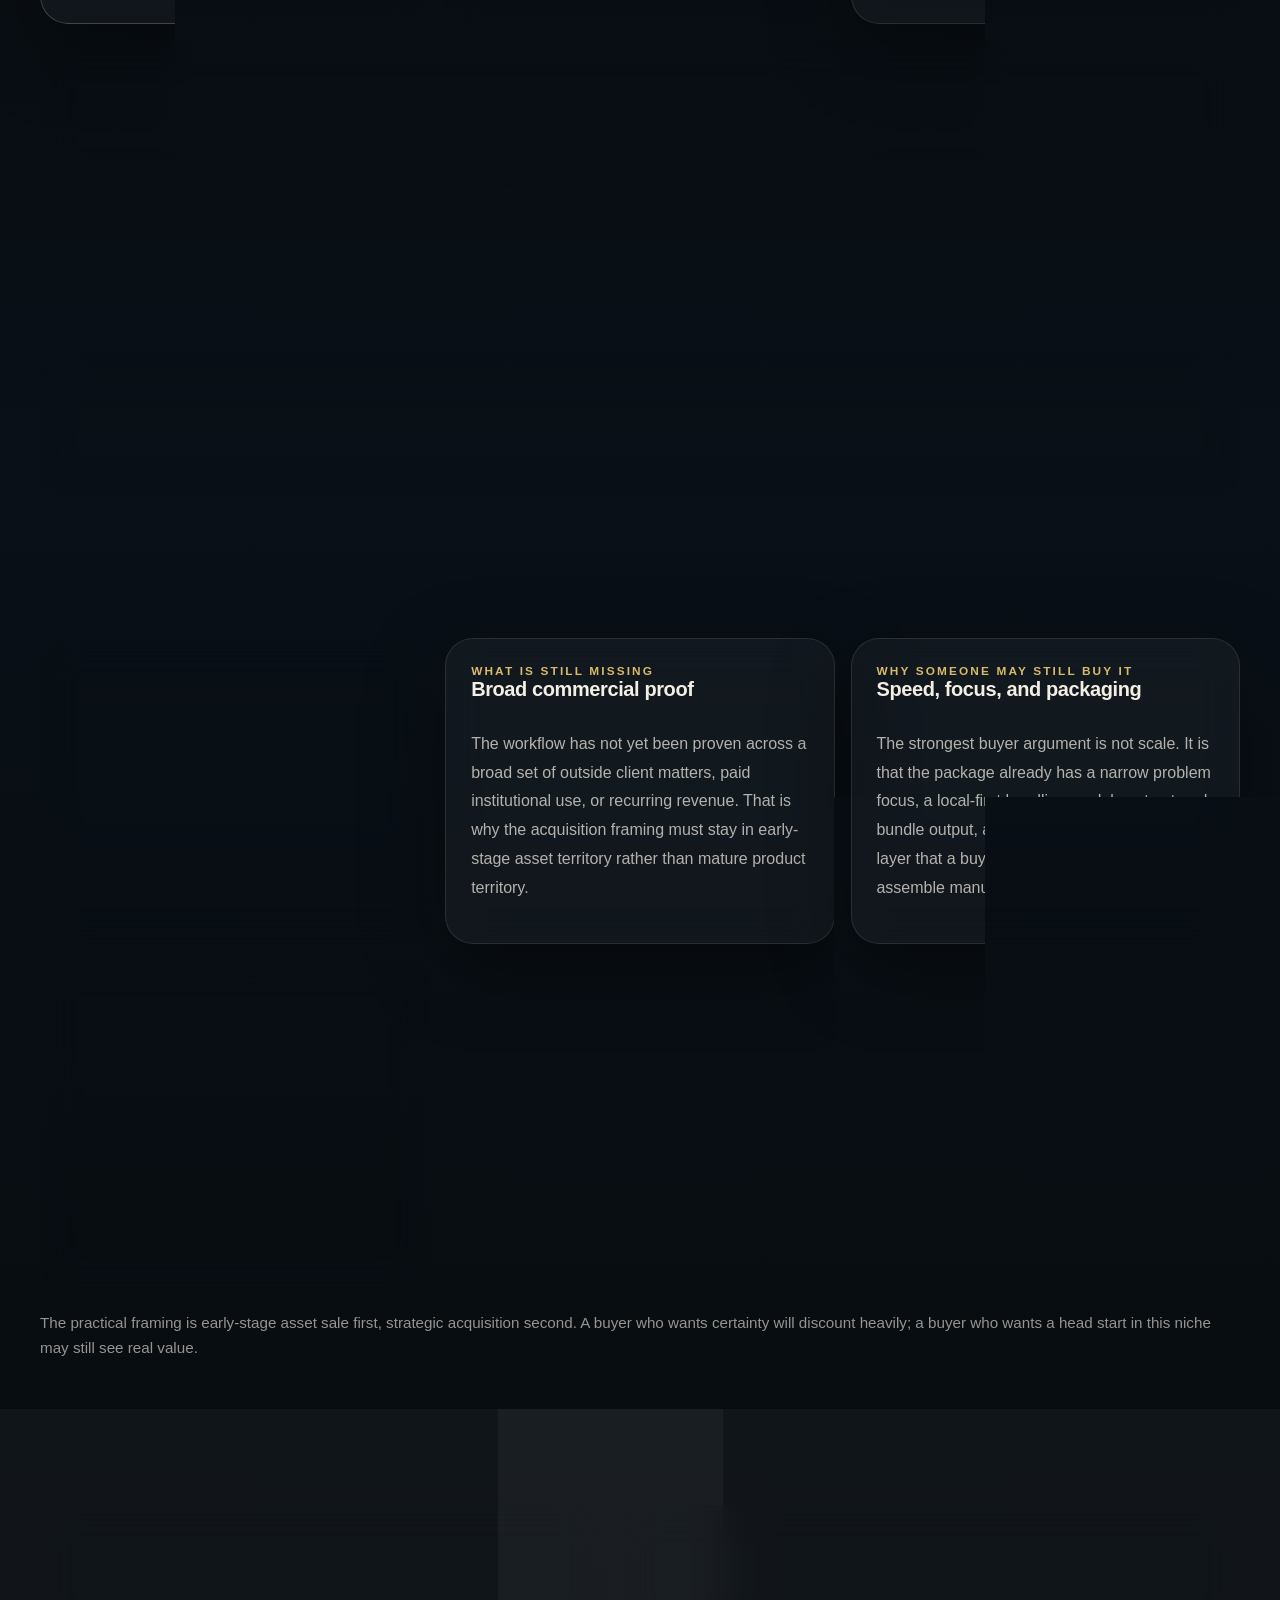
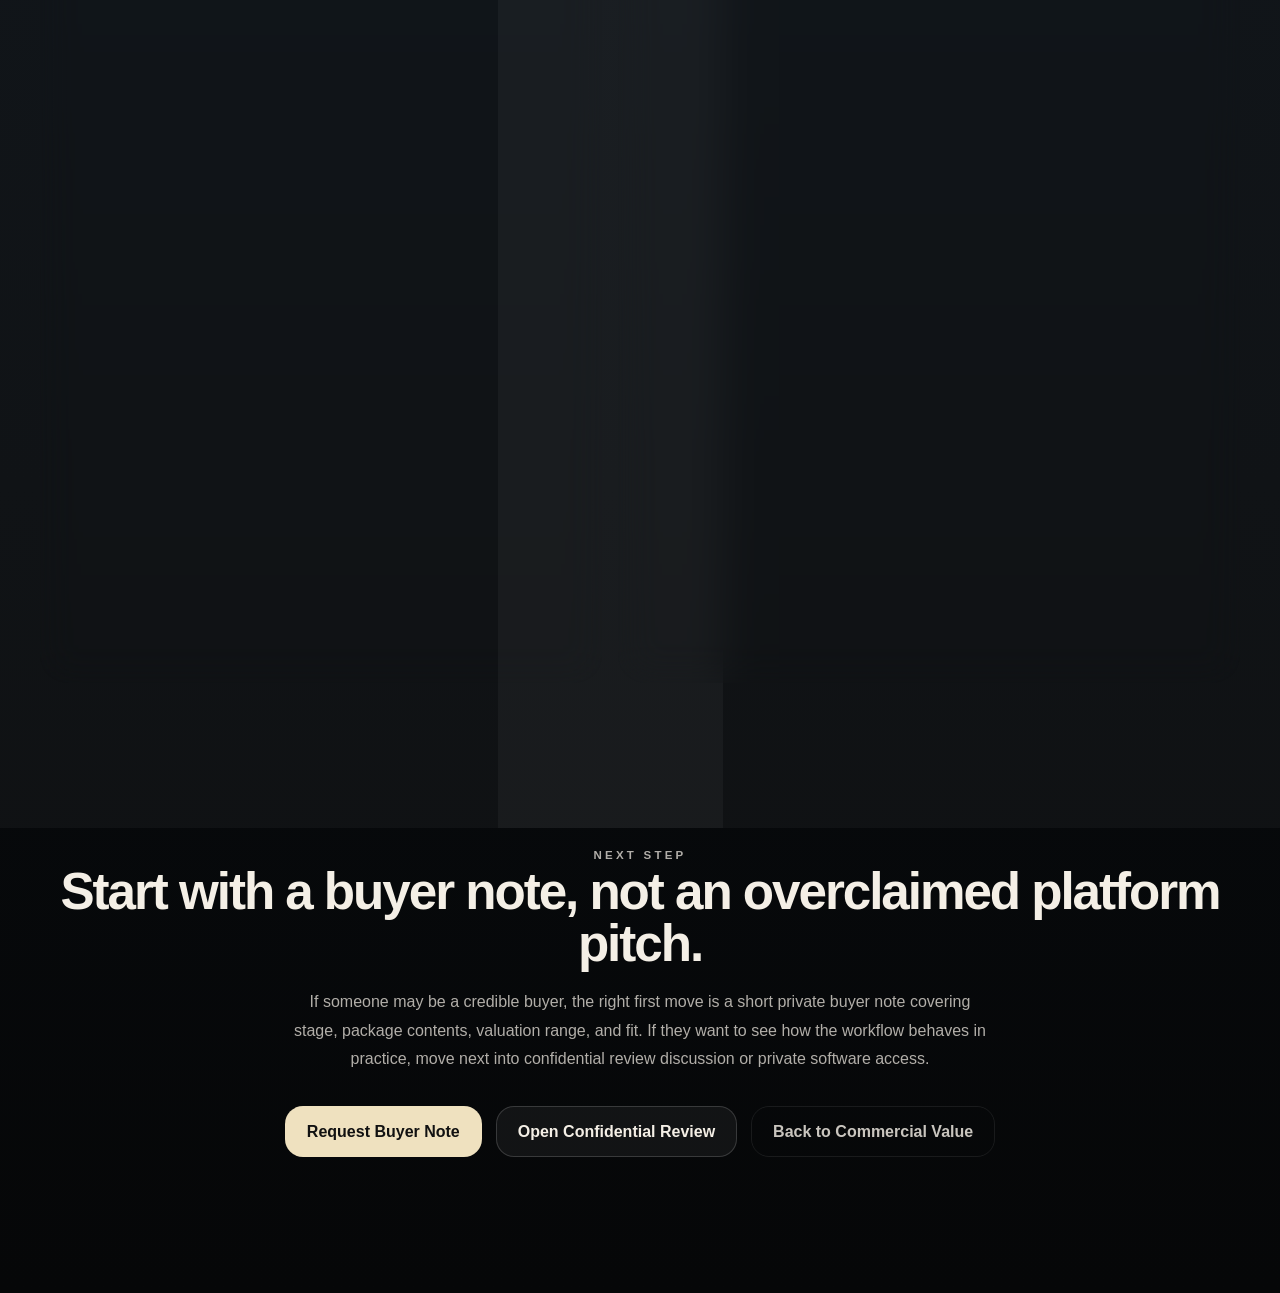
==== commit bc696890: "Reframe acquisition page for early-stage sale" ====
--- a/acquisitions.html
+++ b/acquisitions.html
@@ -3,10 +3,10 @@
 <head>
   <meta charset="UTF-8">
   <meta name="viewport" content="width=device-width, initial-scale=1.0">
-  <title>FrameAudit | Acquisition Path</title>
+  <title>FrameAudit | Acquisition and Asset Sale</title>
   <meta
     name="description"
-    content="FrameAudit acquisition path, day-one operational fit, buyer personas, observed runtime visibility, and what an acquirer avoids rebuilding."
+    content="FrameAudit acquisition and asset-sale framing for an early-stage disputed-video review workflow, including realistic buyer fit, package contents, and current-stage pricing context."
   >
   <link rel="stylesheet" href="./styles.css">
 </head>
@@ -35,30 +35,30 @@
       <section class="section page-hero page-hero--value">
         <div class="value-hero-grid">
           <div class="reveal-up">
-            <p class="eyebrow">Acquisition path</p>
-            <h1>What owning FrameAudit could unlock on day one.</h1>
+            <p class="eyebrow">Acquisition and asset sale</p>
+            <h1>An early-stage specialist workflow asset for the right buyer, not yet a mature software business.</h1>
             <p class="page-copy">
-              FrameAudit is not presented here as just an analysis concept or a loose collection of scripts. It is a working local-first review workflow that can be operated through a Windows launcher or CLI. A buyer could take one disputed recording, run an orchestrated multi-signal analysis, and produce a structured review bundle without first building a cloud platform, inventing a reporting format, or stitching separate tools into one process.
+              FrameAudit should currently be understood as a formed but early-stage disputed-video review workflow. It has been built around a real evidentiary problem, can already be run locally through the launcher or CLI, and produces a structured bundle, but it has not yet been validated across a wide book of outside matters or recurring commercial use.
             </p>
             <div class="hero-actions">
-              <a class="button button-primary" href="mailto:TeamMohamed@proton.me?subject=FrameAudit%20Commercial%20Value%20Briefing">Discuss Acquisition Fit</a>
+              <a class="button button-primary" href="mailto:TeamMohamed@proton.me?subject=FrameAudit%20Buyer%20Note%20Request">Request Buyer Note</a>
               <a class="button button-secondary" href="./value.html">See Commercial Value</a>
               <a class="button button-tertiary" href="./pricing.html">See Pricing and Delivery</a>
             </div>
             <p class="download-note">
-              Each run is isolated into its own job folder, older runs can be pruned deliberately, and observed runtime is recorded per completed analysis.
+              The package has real workflow shape, but a buyer should assume current-stage risk: limited external validation, limited repeat-case proof, and strong founder dependence.
             </p>
           </div>
 
           <aside class="card value-brief-card reveal-up delay-1">
-            <p class="value-brief-card__label">Buyer view</p>
-            <h2>A specialist workflow asset rather than a research experiment.</h2>
+            <p class="value-brief-card__label">Buyer snapshot</p>
+            <h2>What a buyer is actually buying at this stage.</h2>
             <ul class="value-brief-list">
-              <li><strong>Immediate use:</strong> run one recording through the launcher or CLI and get a structured bundle back</li>
-              <li><strong>Inherited surface:</strong> orchestration, bundle contract, launcher, CLI, Windows packaging</li>
-              <li><strong>Operational fit:</strong> investigations, litigation support, insurer review, inquiry prep, oversight</li>
-              <li><strong>Measured runs:</strong> source duration and elapsed runtime recorded per bundle</li>
-              <li><strong>Main advantage:</strong> a formed local-first workflow that does not need a platform rebuild first</li>
+              <li><strong>Current stage:</strong> early-stage workflow asset, not a scaled software company</li>
+              <li><strong>Included surface:</strong> orchestration, bundle contract, launcher, CLI, Windows packaging</li>
+              <li><strong>Best fit:</strong> specialist investigations, litigation support, insurer review, oversight</li>
+              <li><strong>Evidence of operation:</strong> source duration and elapsed runtime recorded per bundle</li>
+              <li><strong>Main advantage:</strong> a buyer skips rebuilding the workflow shape from scratch</li>
             </ul>
           </aside>
         </div>
@@ -111,9 +111,9 @@
 
       <section class="section">
         <article class="card value-callout reveal-up">
-          <p class="value-callout__label">Observed runtime visibility</p>
+          <p class="value-callout__label">What is already real</p>
           <p>
-            FrameAudit now records source duration, elapsed processing time, and observed runtime ratio per run inside the bundle outputs, so operators and buyers can judge throughput from completed analyses rather than rough estimates alone.
+            FrameAudit already records source duration, elapsed processing time, and observed runtime ratio per run inside bundle outputs. That does not make it a mature business, but it does show that the workflow is more than a loose concept deck or mock-up.
           </p>
         </article>
       </section>
@@ -121,77 +121,77 @@
       <section class="section">
         <div class="pricing-grid">
           <article class="pricing-card pricing-card--featured reveal-up">
-            <div class="pricing-card__topline">Immediate internal use</div>
-            <h3>Potentially operational from day one</h3>
-            <p class="pricing-card__body">
-              Teams may be able to begin using FrameAudit as an internal disputed-video review capability immediately. The workflow already supports one-input execution, profile-based analysis, structured bundle delivery, and deliberate cleanup of older job folders for matters that require more than a casual visual check.
+            <div class="pricing-card__topline">What exists today</div>
+            <h3>A runnable specialist workflow</h3>
+            <p class="pricing-card__body">
+              The buyer is not starting from a blank page. The workflow already supports one-input execution, profile-based analysis, structured bundle delivery, and deliberate cleanup of older job folders for matters that need more than a casual visual check.
             </p>
           </article>
 
           <article class="pricing-card reveal-up delay-1">
-            <div class="pricing-card__topline">What the buyer inherits</div>
-            <h3>A formed product surface</h3>
-            <p class="pricing-card__body">
-              An acquirer would not be starting from raw research code alone. The package already includes orchestration logic, a deterministic output contract, Windows packaging, a desktop launcher, CLI entry points, review-ready reporting, and buyer-facing workflow positioning.
+            <div class="pricing-card__topline">What is still missing</div>
+            <h3>Broad commercial proof</h3>
+            <p class="pricing-card__body">
+              The workflow has not yet been proven across a broad set of outside client matters, paid institutional use, or recurring revenue. That is why the acquisition framing must stay in early-stage asset territory rather than mature product territory.
             </p>
           </article>
 
           <article class="pricing-card reveal-up delay-2">
-            <div class="pricing-card__topline">Where it fits operationally</div>
-            <h3>Specialist deployment fit</h3>
-            <p class="pricing-card__body">
-              The strongest immediate fit appears to be inside investigations, escalated claims, litigation support, inquiry preparation, insurer review, and oversight workflows where recordings need structured technical assessment and review-ready handoff materials.
+            <div class="pricing-card__topline">Why someone may still buy it</div>
+            <h3>Speed, focus, and packaging</h3>
+            <p class="pricing-card__body">
+              The strongest buyer argument is not scale. It is that the package already has a narrow problem focus, a local-first handling model, a structured bundle output, and a public-facing positioning layer that a buyer would otherwise have to assemble manually.
             </p>
           </article>
 
           <article class="pricing-card reveal-up">
-            <div class="pricing-card__topline">What it avoids rebuilding</div>
-            <h3>Years of stitching avoided</h3>
-            <p class="pricing-card__body">
-              A buyer may avoid the time and cost of assembling continuity analysis, timing inspection, compression review, audio checks, bundle assembly, local execution flow, and commercial delivery framing from scratch. The operational shape is already here.
+            <div class="pricing-card__topline">What the sale really is</div>
+            <h3>Code, workflow, packaging, and positioning</h3>
+            <p class="pricing-card__body">
+              This is best framed as the sale of a specialist workflow package: codebase, launcher path, CLI route, output contract, reporting pattern, early proof material, and niche buyer positioning. It is not yet best framed as a fully de-risked software company acquisition.
             </p>
           </article>
         </div>
 
         <p class="value-footnote reveal-up delay-2">
-          That is the acquisition framing: not just ownership of code, but ownership of an already-formed specialist workflow that can be run, packaged, extended, and potentially absorbed into a larger review, investigations, or evidentiary handling stack.
+          The practical framing is early-stage asset sale first, strategic acquisition second. A buyer who wants certainty will discount heavily; a buyer who wants a head start in this niche may still see real value.
         </p>
       </section>
 
       <section class="section split-section">
         <article class="card reveal-up">
-          <p class="eyebrow">Strategic buyer fit</p>
-          <h2>Why this may matter to the right buyer now, not just later.</h2>
+          <p class="eyebrow">Why a buyer may care now</p>
+          <h2>The package can still be commercially interesting before scale.</h2>
           <ul class="stack-list">
-            <li>The workflow addresses a narrow but commercially relevant problem: disputed-video review with a fixed, review-ready bundle.</li>
-            <li>It offers a buyer a service-first entry point and a software follow-on path instead of forcing a full platform rollout on day one.</li>
-            <li>The local-first delivery model may be commercially useful for privacy-sensitive, evidentiary, and institutional work where cloud-first handling can be harder to sell.</li>
-            <li>A key value point is speed to operational use: a buyer acquires packaging, delivery, buyer language, and workflow shape at once.</li>
-            <li>That may make it more interesting as a strategic tuck-in, specialist workflow acquisition, or private revenue lane than as a generic early-stage app.</li>
+            <li>The workflow addresses a narrow but real problem: disputed-video review with a fixed, review-ready bundle.</li>
+            <li>The local-first delivery model may matter in privacy-sensitive and evidentiary contexts where cloud-first handling is harder to sell.</li>
+            <li>The package already has buyer-language, delivery shape, and operational structure rather than raw scripts alone.</li>
+            <li>A buyer may value the time saved by skipping the first build-and-positioning phase.</li>
+            <li>That makes it more plausible as a niche asset purchase than as a conventional startup acquisition at this stage.</li>
           </ul>
         </article>
 
         <article class="card reveal-up delay-1">
           <p class="eyebrow">Likely buyer personas</p>
-          <h2>The buyers most likely to see strategic leverage in it.</h2>
+          <h2>The buyers most likely to see practical value in it.</h2>
           <ul class="stack-list">
-            <li>Forensic tool vendors that want a narrower disputed-video continuity workflow with cleaner delivery packaging.</li>
-            <li>Litigation-support groups or expert-service firms that want a productized intake and reporting lane around contested recordings.</li>
-            <li>Insurer fraud or claims-review platforms that need stronger single-recording review for escalated matters.</li>
-            <li>Oversight-tech, regulator-tech, or inquiry-support providers dealing with public-body disputes and evidentiary review.</li>
-            <li>Specialist investigations or trust-and-safety vendors that want a local-first offline review capability for high-sensitivity cases.</li>
+            <li>Forensic or review-tool vendors that want a narrower disputed-video workflow without building one from zero.</li>
+            <li>Litigation-support or expert-service firms that want a productized review lane around contested recordings.</li>
+            <li>Insurer fraud or claims-review teams that need stronger single-recording review for escalated matters.</li>
+            <li>Oversight, regulator-tech, or inquiry-support groups handling public-body disputes and evidentiary review.</li>
+            <li>Specialist investigations teams that want a local-first offline review capability for sensitive matters.</li>
           </ul>
         </article>
       </section>
 
       <section class="section cta-section reveal-up">
         <p class="eyebrow">Next step</p>
-        <h2>Use the acquisition brief for buyer fit, then move the right matter into intake.</h2>
+        <h2>Start with a buyer note, not an overclaimed platform pitch.</h2>
         <p>
-          If the buyer wants a private discussion about strategic fit, operational use, or acquisition structure, start with a commercial briefing. If they need to see the workflow in case use, move into confidential intake or private software access.
+          If someone may be a credible buyer, the right first move is a short private buyer note covering stage, package contents, valuation range, and fit. If they want to see how the workflow behaves in practice, move next into confidential review discussion or private software access.
         </p>
         <div class="hero-actions">
-          <a class="button button-primary" href="mailto:TeamMohamed@proton.me?subject=FrameAudit%20Commercial%20Value%20Briefing">Discuss Acquisition Fit</a>
+          <a class="button button-primary" href="mailto:TeamMohamed@proton.me?subject=FrameAudit%20Buyer%20Note%20Request">Request Buyer Note</a>
           <a class="button button-secondary" href="./contact.html?inquiry=case-review#screening-desk">Open Confidential Review</a>
           <a class="button button-tertiary" href="./value.html">Back to Commercial Value</a>
         </div>
